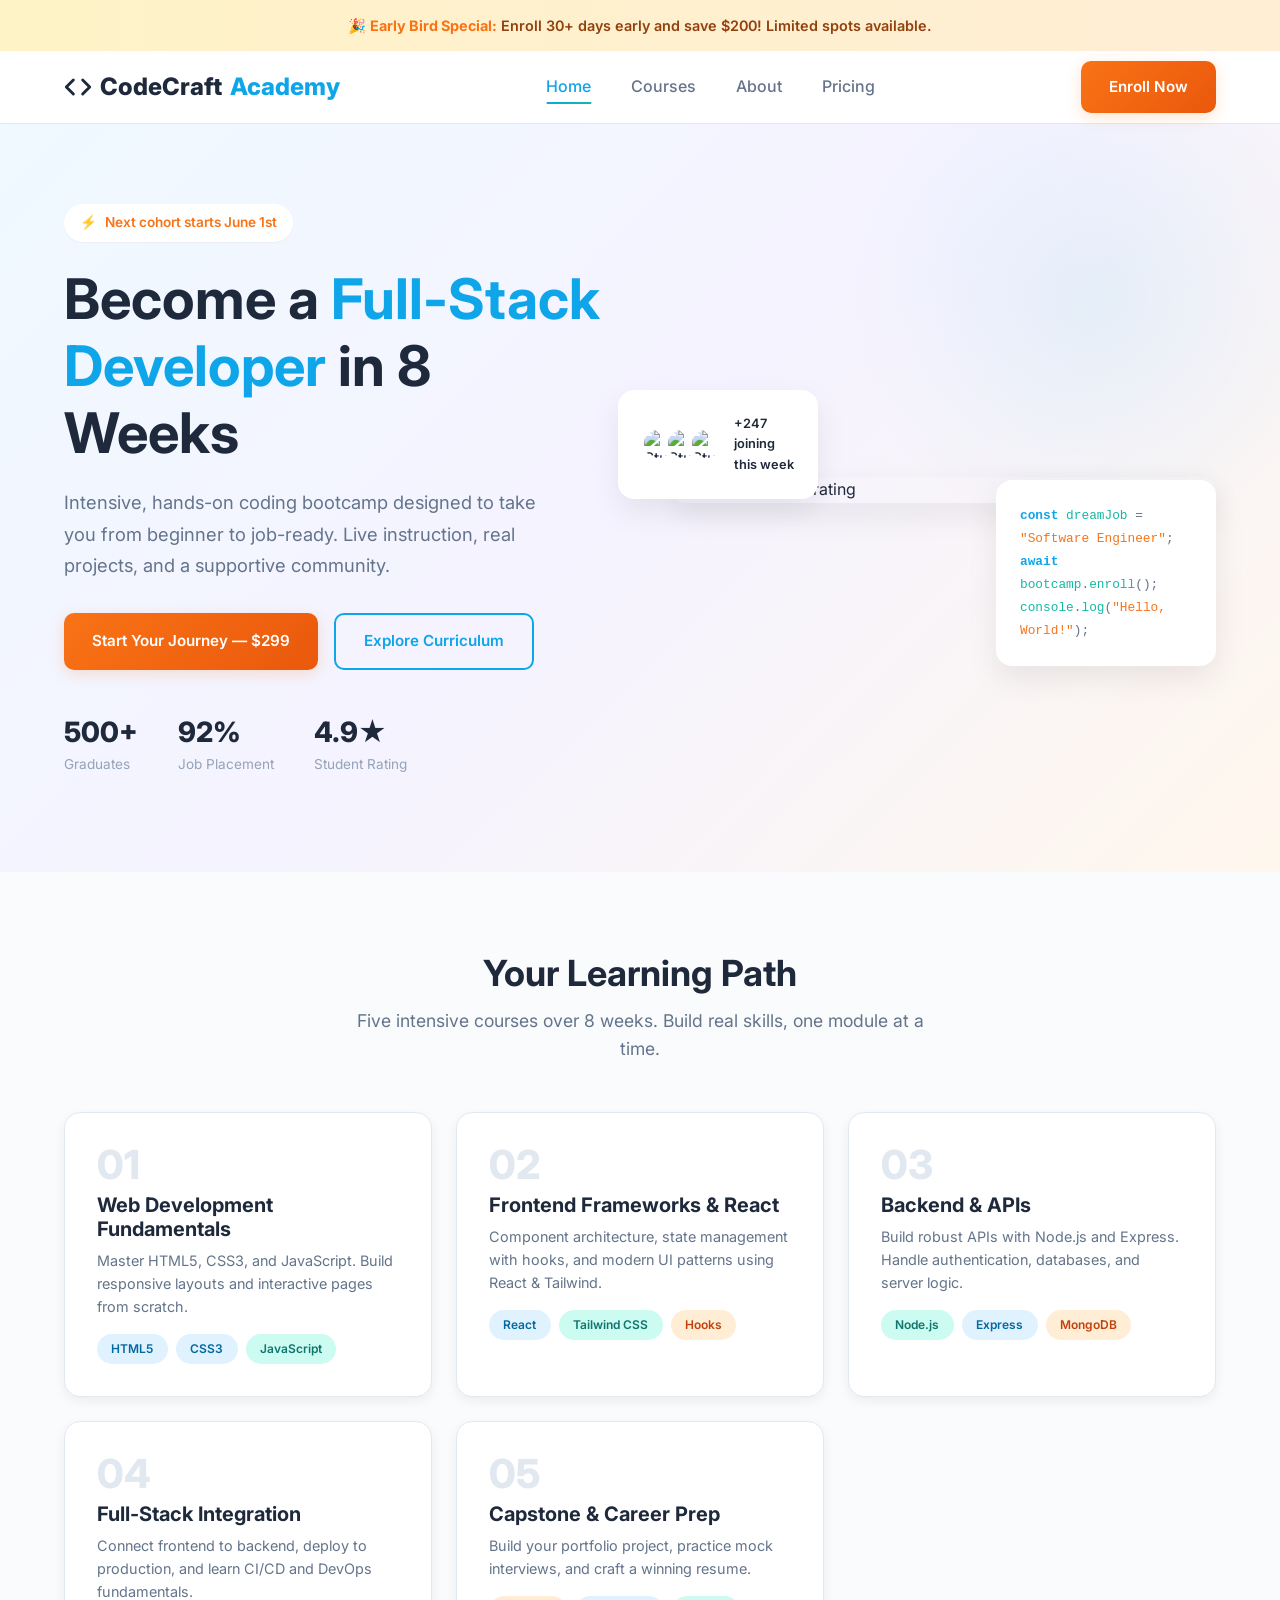
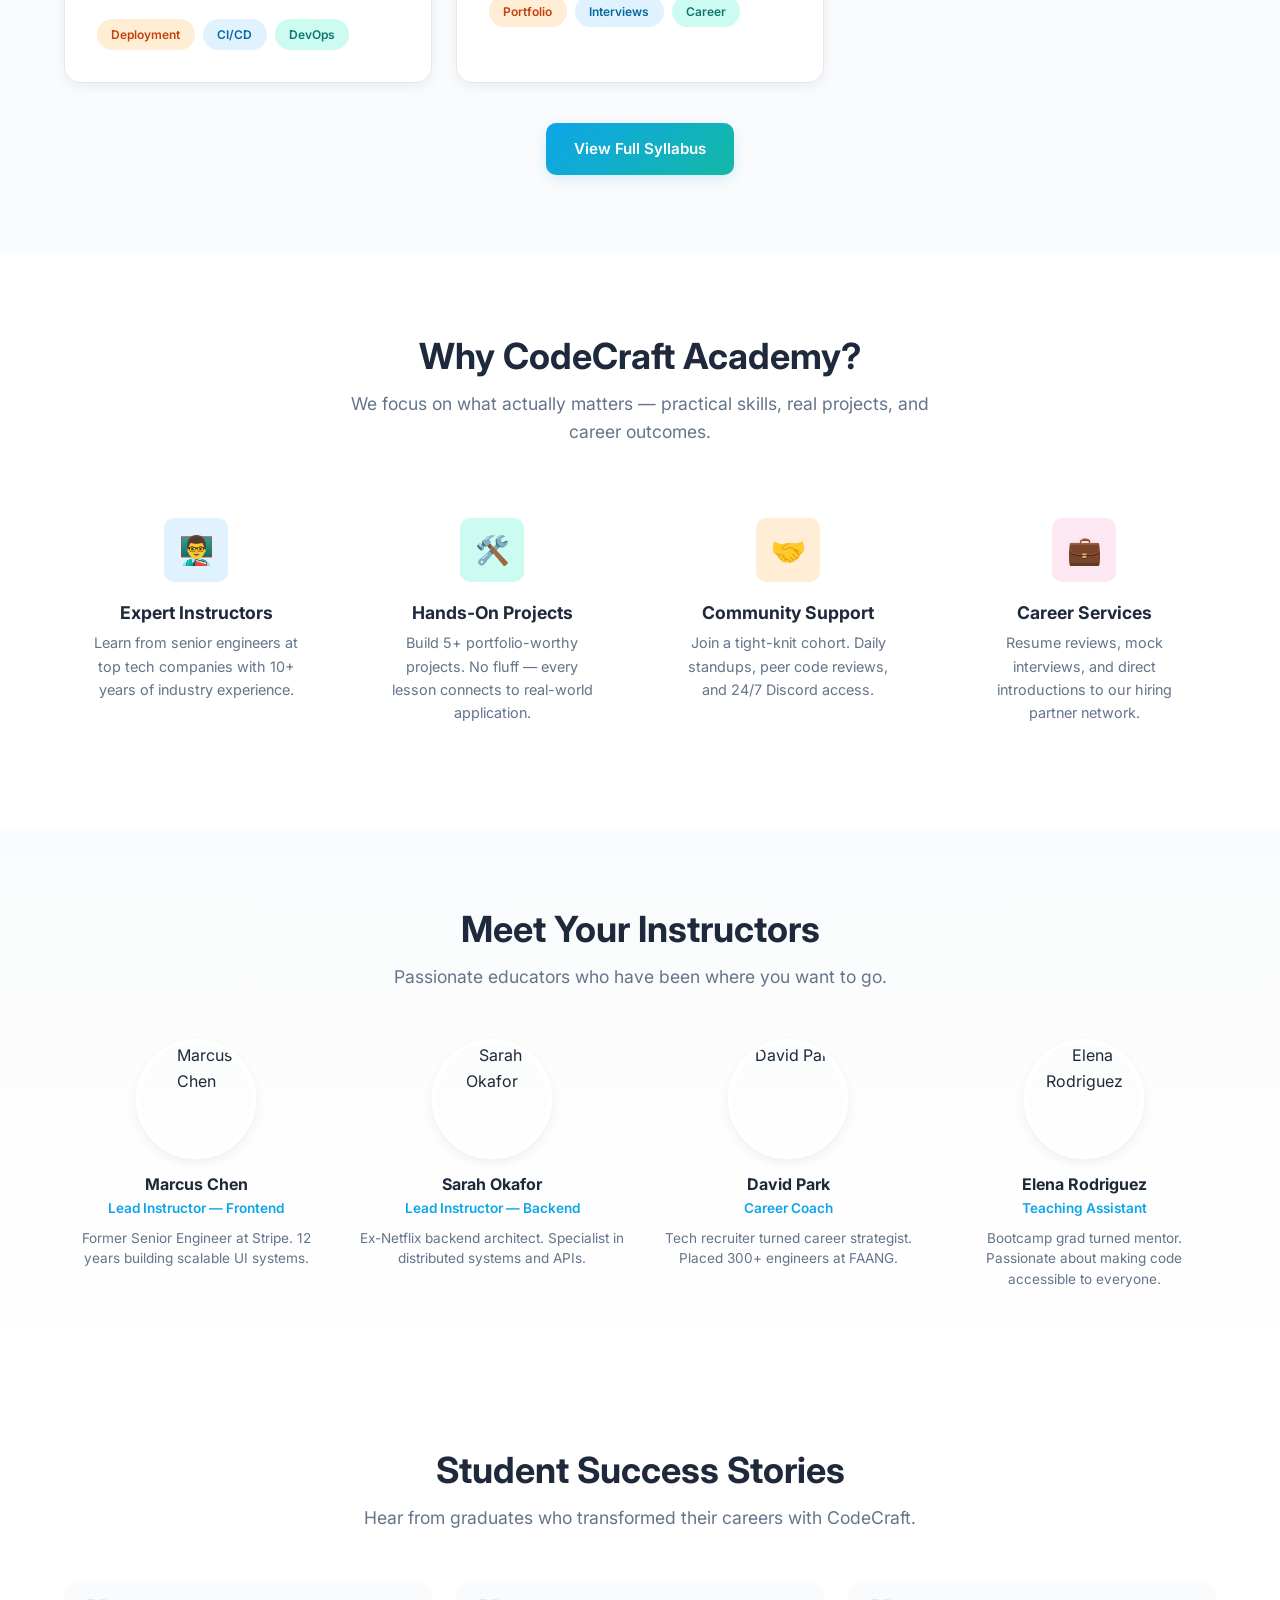
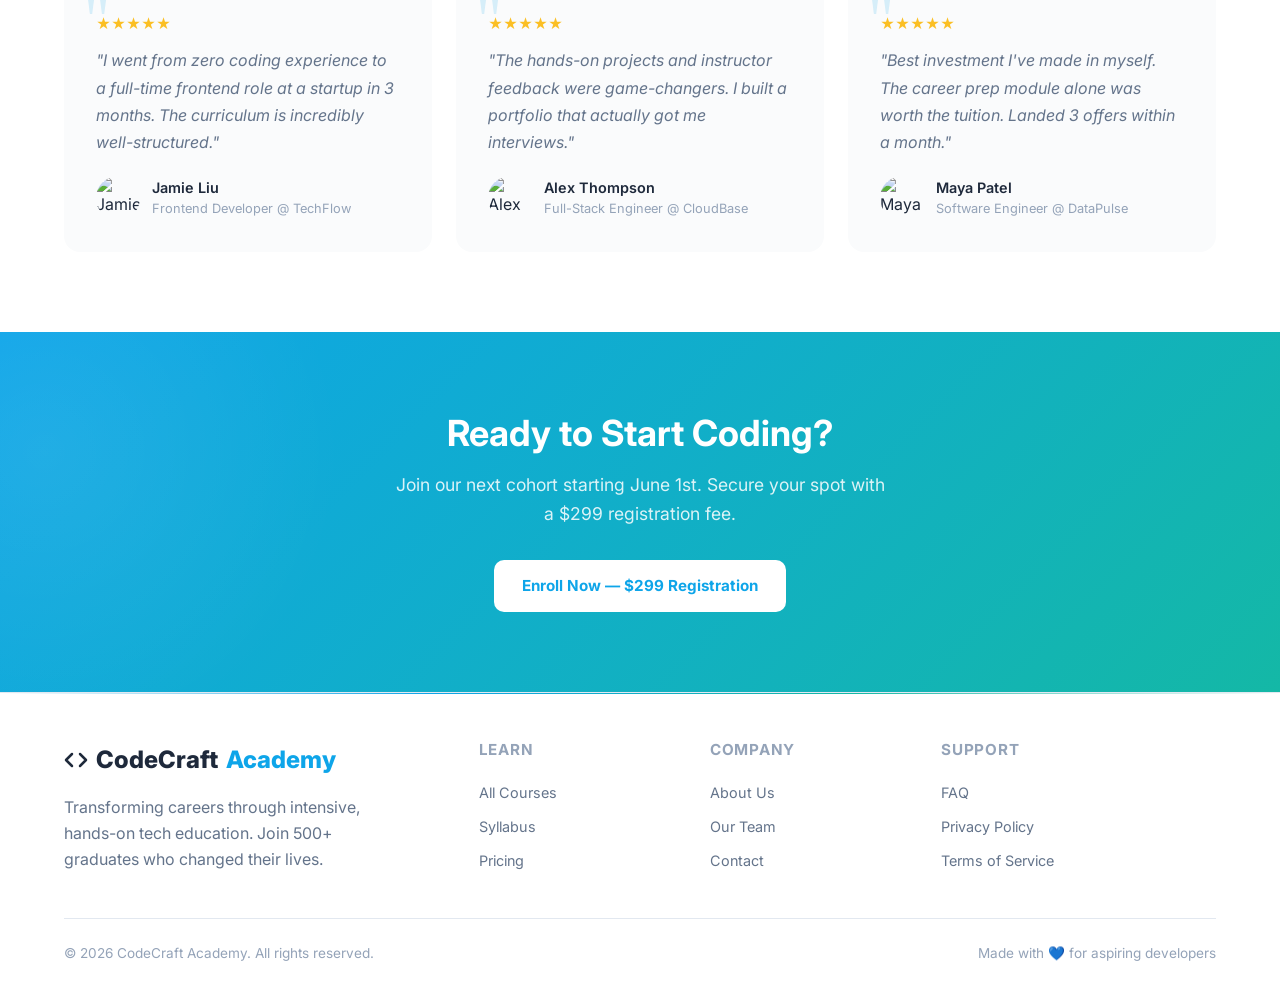
==== index.html @ f85a39a7 "Add files via upload" ====
<!DOCTYPE html>
<html lang="en">
<head>
  <meta charset="UTF-8" />
  <meta name="viewport" content="width=device-width, initial-scale=1.0" />
  <title>CodeCraft Academy — Learn to Code in 8 Weeks</title>
  <link rel="preconnect" href="https://fonts.googleapis.com" />
  <link rel="preconnect" href="https://fonts.gstatic.com" crossorigin />
  <link href="https://fonts.googleapis.com/css2?family=Inter:wght@400;500;600;700;800&display=swap" rel="stylesheet" />
  <link rel="stylesheet" href="styles.css" />
  <style>
    /* ============================================
       HOMEPAGE STYLES
       ============================================ */

    /* ---- Hero ---- */
    .hero {
      padding: 5rem 0 6rem;
      background: linear-gradient(135deg, #f0f9ff 0%, #f5f3ff 50%, #fff7ed 100%);
      position: relative;
      overflow: hidden;
    }

    .hero::before {
      content: '';
      position: absolute;
      top: -10%;
      right: -5%;
      width: 500px;
      height: 500px;
      background: radial-gradient(circle, rgba(14,165,233,0.08) 0%, transparent 70%);
      border-radius: 50%;
    }

    .hero .container {
      display: grid;
      grid-template-columns: 1fr 1fr;
      gap: 4rem;
      align-items: center;
      position: relative;
      z-index: 1;
    }

    .hero-badge {
      display: inline-flex;
      align-items: center;
      gap: 0.5rem;
      background: white;
      padding: 0.5rem 1rem;
      border-radius: 999px;
      font-size: 0.85rem;
      font-weight: 600;
      color: var(--color-accent);
      box-shadow: var(--shadow-sm);
      margin-bottom: 1.5rem;
    }

    .hero h1 {
      margin-bottom: 1.25rem;
      color: var(--color-text);
    }

    .hero h1 .highlight {
      color: var(--color-primary);
      position: relative;
    }

    .hero h1 .highlight::after {
      content: '';
      position: absolute;
      bottom: 2px;
      left: 0;
      right: 0;
      height: 8px;
      background: rgba(14, 165, 233, 0.15);
      border-radius: 4px;
      z-index: -1;
    }

    .hero-subtitle {
      font-size: 1.15rem;
      color: var(--color-text-light);
      margin-bottom: 2rem;
      max-width: 480px;
      line-height: 1.7;
    }

    .hero-cta {
      display: flex;
      gap: 1rem;
      margin-bottom: 2.5rem;
      flex-wrap: wrap;
    }

    .hero-stats {
      display: flex;
      gap: 2.5rem;
    }

    .stat {
      display: flex;
      flex-direction: column;
    }

    .stat-number {
      font-size: 1.75rem;
      font-weight: 800;
      color: var(--color-text);
    }

    .stat-label {
      font-size: 0.85rem;
      color: var(--color-text-muted);
    }

    .hero-visual {
      position: relative;
    }

    .hero-card {
      background: white;
      border-radius: var(--radius-lg);
      padding: 1.5rem;
      box-shadow: var(--shadow-lg);
      position: absolute;
    }

    .hero-card.code {
      top: 10%;
      right: 0;
      width: 220px;
    }

    .hero-card.students {
      bottom: 15%;
      left: -10%;
      width: 200px;
      display: flex;
      align-items: center;
      gap: 0.75rem;
    }

    .hero-card.students .avatars {
      display: flex;
    }

    .hero-card.students .avatars img {
      width: 32px;
      height: 32px;
      border-radius: 50%;
      border: 2px solid white;
      margin-left: -8px;
    }

    .hero-card.students .avatars img:first-child {
      margin-left: 0;
    }

    .code-snippet {
      font-family: 'SF Mono', monospace;
      font-size: 0.8rem;
      color: var(--color-text-light);
      line-height: 1.8;
    }

    .code-snippet .kw { color: var(--color-primary); font-weight: 600; }
    .code-snippet .fn { color: var(--color-secondary); }
    .code-snippet .str { color: var(--color-accent); }

    .hero-main-img {
      width: 100%;
      border-radius: var(--radius-lg);
      box-shadow: var(--shadow-lg);
    }

    /* ---- Early Bird Banner ---- */
    .early-bird {
      background: linear-gradient(90deg, #fef3c7, #ffedd5);
      padding: 0.875rem;
      text-align: center;
      font-weight: 600;
      font-size: 0.9rem;
      color: #92400e;
    }

    .early-bird strong {
      color: var(--color-accent);
    }

    /* ---- Courses Preview ---- */
    .courses-preview {
      background: var(--color-bg);
    }

    .courses-grid {
      display: grid;
      grid-template-columns: repeat(auto-fit, minmax(280px, 1fr));
      gap: 1.5rem;
    }

    .course-card {
      background: var(--color-surface);
      border-radius: var(--radius-lg);
      padding: 2rem;
      box-shadow: var(--shadow-md);
      transition: var(--transition);
      border: 1px solid var(--color-border);
      position: relative;
      overflow: hidden;
    }

    .course-card::before {
      content: '';
      position: absolute;
      top: 0;
      left: 0;
      right: 0;
      height: 4px;
      background: linear-gradient(90deg, var(--color-primary), var(--color-secondary));
      opacity: 0;
      transition: opacity 0.3s;
    }

    .course-card:hover {
      transform: translateY(-6px);
      box-shadow: var(--shadow-lg);
    }

    .course-card:hover::before {
      opacity: 1;
    }

    .course-number {
      font-size: 2.5rem;
      font-weight: 800;
      color: var(--color-border);
      line-height: 1;
      margin-bottom: 0.5rem;
    }

    .course-card h3 {
      margin-bottom: 0.5rem;
      color: var(--color-text);
    }

    .course-card p {
      font-size: 0.9rem;
      margin-bottom: 1rem;
      line-height: 1.6;
    }

    .course-skills {
      display: flex;
      flex-wrap: wrap;
      gap: 0.5rem;
    }

    .course-skills .tag {
      font-size: 0.75rem;
    }

    .courses-cta {
      text-align: center;
      margin-top: 2.5rem;
    }

    /* ---- Why Choose Us ---- */
    .why-us {
      background: white;
    }

    .features-grid {
      display: grid;
      grid-template-columns: repeat(auto-fit, minmax(260px, 1fr));
      gap: 2rem;
    }

    .feature {
      text-align: center;
      padding: 1.5rem;
    }

    .feature-icon {
      width: 64px;
      height: 64px;
      border-radius: var(--radius-md);
      display: flex;
      align-items: center;
      justify-content: center;
      margin: 0 auto 1.25rem;
      font-size: 1.75rem;
    }

    .feature:nth-child(1) .feature-icon { background: #e0f2fe; }
    .feature:nth-child(2) .feature-icon { background: #ccfbf1; }
    .feature:nth-child(3) .feature-icon { background: #ffedd5; }
    .feature:nth-child(4) .feature-icon { background: #fce7f3; }

    .feature h3 {
      margin-bottom: 0.5rem;
      font-size: 1.1rem;
    }

    .feature p {
      font-size: 0.9rem;
      line-height: 1.6;
    }

    /* ---- Instructors ---- */
    .instructors {
      background: linear-gradient(180deg, var(--color-bg) 0%, white 100%);
    }

    .instructor-grid {
      display: grid;
      grid-template-columns: repeat(auto-fit, minmax(220px, 1fr));
      gap: 2rem;
    }

    .instructor-card {
      text-align: center;
    }

    .instructor-avatar {
      width: 120px;
      height: 120px;
      border-radius: 50%;
      margin: 0 auto 1rem;
      object-fit: cover;
      border: 4px solid white;
      box-shadow: var(--shadow-md);
    }

    .instructor-card h4 {
      margin-bottom: 0.25rem;
    }

    .instructor-card .role {
      color: var(--color-primary);
      font-size: 0.85rem;
      font-weight: 600;
      margin-bottom: 0.5rem;
    }

    .instructor-card p {
      font-size: 0.85rem;
      line-height: 1.5;
    }

    /* ---- Testimonials ---- */
    .testimonials {
      background: white;
    }

    .testimonials-grid {
      display: grid;
      grid-template-columns: repeat(auto-fit, minmax(300px, 1fr));
      gap: 1.5rem;
    }

    .testimonial-card {
      background: var(--color-bg);
      border-radius: var(--radius-lg);
      padding: 2rem;
      position: relative;
    }

    .testimonial-card::before {
      content: '"';
      font-size: 4rem;
      color: var(--color-primary);
      opacity: 0.15;
      position: absolute;
      top: 0.5rem;
      left: 1.25rem;
      line-height: 1;
      font-family: Georgia, serif;
    }

    .testimonial-text {
      font-style: italic;
      margin-bottom: 1.25rem;
      line-height: 1.7;
      position: relative;
      z-index: 1;
    }

    .testimonial-author {
      display: flex;
      align-items: center;
      gap: 0.75rem;
    }

    .testimonial-author img {
      width: 44px;
      height: 44px;
      border-radius: 50%;
      object-fit: cover;
    }

    .testimonial-author .name {
      font-weight: 600;
      font-size: 0.9rem;
    }

    .testimonial-author .detail {
      font-size: 0.8rem;
      color: var(--color-text-muted);
    }

    .stars {
      color: #fbbf24;
      font-size: 0.9rem;
      margin-bottom: 0.75rem;
    }

    /* ---- CTA Section ---- */
    .cta-section {
      background: linear-gradient(135deg, var(--color-primary) 0%, var(--color-secondary) 100%);
      color: white;
      text-align: center;
      padding: 5rem 0;
      position: relative;
      overflow: hidden;
    }

    .cta-section::before {
      content: '';
      position: absolute;
      top: -50%;
      left: -20%;
      width: 600px;
      height: 600px;
      background: radial-gradient(circle, rgba(255,255,255,0.08) 0%, transparent 70%);
      border-radius: 50%;
    }

    .cta-section h2 {
      color: white;
      margin-bottom: 1rem;
      position: relative;
      z-index: 1;
    }

    .cta-section p {
      color: rgba(255,255,255,0.85);
      font-size: 1.1rem;
      margin-bottom: 2rem;
      max-width: 500px;
      margin-left: auto;
      margin-right: auto;
      position: relative;
      z-index: 1;
    }

    .cta-section .btn {
      background: white;
      color: var(--color-primary);
      font-weight: 700;
      position: relative;
      z-index: 1;
    }

    .cta-section .btn:hover {
      background: var(--color-bg);
      transform: translateY(-2px);
      box-shadow: 0 8px 24px rgba(0,0,0,0.15);
    }

    /* ---- Mobile Menu ---- */
    .mobile-menu {
      display: none;
      position: fixed;
      top: 72px;
      left: 0;
      right: 0;
      background: white;
      border-bottom: 1px solid var(--color-border);
      padding: 1.5rem;
      box-shadow: var(--shadow-lg);
      z-index: 99;
    }

    .mobile-menu.active {
      display: block;
    }

    .mobile-menu a {
      display: block;
      padding: 0.75rem 0;
      font-weight: 500;
      border-bottom: 1px solid var(--color-border);
    }

    .mobile-menu a:last-child {
      border-bottom: none;
    }

    /* Responsive */
    @media (max-width: 768px) {
      .hero .container {
        grid-template-columns: 1fr;
        text-align: center;
      }

      .hero-subtitle {
        margin-left: auto;
        margin-right: auto;
      }

      .hero-cta {
        justify-content: center;
      }

      .hero-stats {
        justify-content: center;
      }

      .hero-visual {
        display: none;
      }

      .hero {
        padding: 3rem 0 4rem;
      }
    }
  </style>
</head>
<body>

  <!-- Early Bird Banner -->
  <div class="early-bird">
    🎉 <strong>Early Bird Special:</strong> Enroll 30+ days early and save $200! Limited spots available.
  </div>

  <!-- Navigation -->
  <nav class="navbar">
    <div class="container">
      <a href="index.html" class="logo">
        <svg width="28" height="28" viewBox="0 0 24 24" fill="none" stroke="currentColor" stroke-width="2.5" stroke-linecap="round" stroke-linejoin="round">
          <polyline points="16 18 22 12 16 6"></polyline>
          <polyline points="8 6 2 12 8 18"></polyline>
        </svg>
        CodeCraft<span>Academy</span>
      </a>
      <ul class="nav-links">
        <li><a href="index.html" class="active">Home</a></li>
        <li><a href="courses.html">Courses</a></li>
        <li><a href="about.html">About</a></li>
        <li><a href="pricing.html">Pricing</a></li>
      </ul>
      <div class="nav-cta">
        <a href="pricing.html" class="btn btn-primary">Enroll Now</a>
        <button class="mobile-toggle" onclick="toggleMobileMenu()" aria-label="Toggle menu">☰</button>
      </div>
    </div>
  </nav>

  <!-- Mobile Menu -->
  <div class="mobile-menu" id="mobileMenu">
    <a href="index.html">Home</a>
    <a href="courses.html">Courses</a>
    <a href="about.html">About</a>
    <a href="pricing.html">Pricing & Enrollment</a>
  </div>

  <!-- Hero Section -->
  <section class="hero">
    <div class="container">
      <div class="hero-content reveal">
        <div class="hero-badge">
          <span>⚡</span> Next cohort starts June 1st
        </div>
        <h1>Become a <span class="highlight">Full-Stack Developer</span> in 8 Weeks</h1>
        <p class="hero-subtitle">
          Intensive, hands-on coding bootcamp designed to take you from beginner to job-ready. 
          Live instruction, real projects, and a supportive community.
        </p>
        <div class="hero-cta">
          <a href="pricing.html" class="btn btn-primary">Start Your Journey — $299</a>
          <a href="courses.html" class="btn btn-outline">Explore Curriculum</a>
        </div>
        <div class="hero-stats">
          <div class="stat">
            <span class="stat-number">500+</span>
            <span class="stat-label">Graduates</span>
          </div>
          <div class="stat">
            <span class="stat-number">92%</span>
            <span class="stat-label">Job Placement</span>
          </div>
          <div class="stat">
            <span class="stat-number">4.9★</span>
            <span class="stat-label">Student Rating</span>
          </div>
        </div>
      </div>
      <div class="hero-visual reveal">
        <!-- Decorative floating cards -->
        <div class="hero-card code">
          <div class="code-snippet">
            <span class="kw">const</span> <span class="fn">dreamJob</span> = <span class="str">"Software Engineer"</span>;<br>
            <span class="kw">await</span> <span class="fn">bootcamp</span>.<span class="fn">enroll</span>();<br>
            <span class="fn">console</span>.<span class="fn">log</span>(<span class="str">"Hello, World!"</span>);
          </div>
        </div>
        <div class="hero-card students">
          <div class="avatars">
            <img src="https://images.unsplash.com/photo-1494790108377-be9c29b29330?w=64&h=64&fit=crop&crop=face" alt="Student">
            <img src="https://images.unsplash.com/photo-1507003211169-0a1dd7228f2d?w=64&h=64&fit=crop&crop=face" alt="Student">
            <img src="https://images.unsplash.com/photo-1438761681033-6461ffad8d80?w=64&h=64&fit=crop&crop=face" alt="Student">
          </div>
          <span style="font-size:0.8rem; font-weight:600;">+247 joining this week</span>
        </div>
        <!-- Main visual placeholder -->
        <img src="https://images.unsplash.com/photo-1522071820081-009f0129c71c?w=600&h=450&fit=crop" alt="Students collaborating" class="hero-main-img" />
      </div>
    </div>
  </section>

  <!-- Courses Preview -->
  <section class="courses-preview">
    <div class="container">
      <div class="section-header reveal">
        <h2>Your Learning Path</h2>
        <p>Five intensive courses over 8 weeks. Build real skills, one module at a time.</p>
      </div>
      <div class="courses-grid stagger-children">
        <div class="course-card reveal">
          <div class="course-number">01</div>
          <h3>Web Development Fundamentals</h3>
          <p>Master HTML5, CSS3, and JavaScript. Build responsive layouts and interactive pages from scratch.</p>
          <div class="course-skills">
            <span class="tag tag-blue">HTML5</span>
            <span class="tag tag-blue">CSS3</span>
            <span class="tag tag-teal">JavaScript</span>
          </div>
        </div>
        <div class="course-card reveal">
          <div class="course-number">02</div>
          <h3>Frontend Frameworks & React</h3>
          <p>Component architecture, state management with hooks, and modern UI patterns using React & Tailwind.</p>
          <div class="course-skills">
            <span class="tag tag-blue">React</span>
            <span class="tag tag-teal">Tailwind CSS</span>
            <span class="tag tag-coral">Hooks</span>
          </div>
        </div>
        <div class="course-card reveal">
          <div class="course-number">03</div>
          <h3>Backend & APIs</h3>
          <p>Build robust APIs with Node.js and Express. Handle authentication, databases, and server logic.</p>
          <div class="course-skills">
            <span class="tag tag-teal">Node.js</span>
            <span class="tag tag-blue">Express</span>
            <span class="tag tag-coral">MongoDB</span>
          </div>
        </div>
        <div class="course-card reveal">
          <div class="course-number">04</div>
          <h3>Full-Stack Integration</h3>
          <p>Connect frontend to backend, deploy to production, and learn CI/CD and DevOps fundamentals.</p>
          <div class="course-skills">
            <span class="tag tag-coral">Deployment</span>
            <span class="tag tag-blue">CI/CD</span>
            <span class="tag tag-teal">DevOps</span>
          </div>
        </div>
        <div class="course-card reveal">
          <div class="course-number">05</div>
          <h3>Capstone & Career Prep</h3>
          <p>Build your portfolio project, practice mock interviews, and craft a winning resume.</p>
          <div class="course-skills">
            <span class="tag tag-coral">Portfolio</span>
            <span class="tag tag-blue">Interviews</span>
            <span class="tag tag-teal">Career</span>
          </div>
        </div>
      </div>
      <div class="courses-cta reveal">
        <a href="courses.html" class="btn btn-secondary">View Full Syllabus</a>
      </div>
    </div>
  </section>

  <!-- Why Choose Us -->
  <section class="why-us">
    <div class="container">
      <div class="section-header reveal">
        <h2>Why CodeCraft Academy?</h2>
        <p>We focus on what actually matters — practical skills, real projects, and career outcomes.</p>
      </div>
      <div class="features-grid stagger-children">
        <div class="feature reveal">
          <div class="feature-icon">👨‍🏫</div>
          <h3>Expert Instructors</h3>
          <p>Learn from senior engineers at top tech companies with 10+ years of industry experience.</p>
        </div>
        <div class="feature reveal">
          <div class="feature-icon">🛠️</div>
          <h3>Hands-On Projects</h3>
          <p>Build 5+ portfolio-worthy projects. No fluff — every lesson connects to real-world application.</p>
        </div>
        <div class="feature reveal">
          <div class="feature-icon">🤝</div>
          <h3>Community Support</h3>
          <p>Join a tight-knit cohort. Daily standups, peer code reviews, and 24/7 Discord access.</p>
        </div>
        <div class="feature reveal">
          <div class="feature-icon">💼</div>
          <h3>Career Services</h3>
          <p>Resume reviews, mock interviews, and direct introductions to our hiring partner network.</p>
        </div>
      </div>
    </div>
  </section>

  <!-- Instructors -->
  <section class="instructors">
    <div class="container">
      <div class="section-header reveal">
        <h2>Meet Your Instructors</h2>
        <p>Passionate educators who have been where you want to go.</p>
      </div>
      <div class="instructor-grid stagger-children">
        <div class="instructor-card reveal">
          <img src="https://images.unsplash.com/photo-1472099645785-5658abf4ff4e?w=200&h=200&fit=crop&crop=face" alt="Marcus Chen" class="instructor-avatar" />
          <h4>Marcus Chen</h4>
          <div class="role">Lead Instructor — Frontend</div>
          <p>Former Senior Engineer at Stripe. 12 years building scalable UI systems.</p>
        </div>
        <div class="instructor-card reveal">
          <img src="https://images.unsplash.com/photo-1580489944761-15a19d654956?w=200&h=200&fit=crop&crop=face" alt="Sarah Okafor" class="instructor-avatar" />
          <h4>Sarah Okafor</h4>
          <div class="role">Lead Instructor — Backend</div>
          <p>Ex-Netflix backend architect. Specialist in distributed systems and APIs.</p>
        </div>
        <div class="instructor-card reveal">
          <img src="https://images.unsplash.com/photo-1500648767791-00dcc994a43e?w=200&h=200&fit=crop&crop=face" alt="David Park" class="instructor-avatar" />
          <h4>David Park</h4>
          <div class="role">Career Coach</div>
          <p>Tech recruiter turned career strategist. Placed 300+ engineers at FAANG.</p>
        </div>
        <div class="instructor-card reveal">
          <img src="https://images.unsplash.com/photo-1534528741775-53994a69daeb?w=200&h=200&fit=crop&crop=face" alt="Elena Rodriguez" class="instructor-avatar" />
          <h4>Elena Rodriguez</h4>
          <div class="role">Teaching Assistant</div>
          <p>Bootcamp grad turned mentor. Passionate about making code accessible to everyone.</p>
        </div>
      </div>
    </div>
  </section>

  <!-- Testimonials -->
  <section class="testimonials">
    <div class="container">
      <div class="section-header reveal">
        <h2>Student Success Stories</h2>
        <p>Hear from graduates who transformed their careers with CodeCraft.</p>
      </div>
      <div class="testimonials-grid stagger-children">
        <div class="testimonial-card reveal">
          <div class="stars">★★★★★</div>
          <p class="testimonial-text">"I went from zero coding experience to a full-time frontend role at a startup in 3 months. The curriculum is incredibly well-structured."</p>
          <div class="testimonial-author">
            <img src="https://images.unsplash.com/photo-1531746020798-e6953c6e8e04?w=88&h=88&fit=crop&crop=face" alt="Jamie" />
            <div>
              <div class="name">Jamie Liu</div>
              <div class="detail">Frontend Developer @ TechFlow</div>
            </div>
          </div>
        </div>
        <div class="testimonial-card reveal">
          <div class="stars">★★★★★</div>
          <p class="testimonial-text">"The hands-on projects and instructor feedback were game-changers. I built a portfolio that actually got me interviews."</p>
          <div class="testimonial-author">
            <img src="https://images.unsplash.com/photo-1506794778202-cad84cf45f1d?w=88&h=88&fit=crop&crop=face" alt="Alex" />
            <div>
              <div class="name">Alex Thompson</div>
              <div class="detail">Full-Stack Engineer @ CloudBase</div>
            </div>
          </div>
        </div>
        <div class="testimonial-card reveal">
          <div class="stars">★★★★★</div>
          <p class="testimonial-text">"Best investment I've made in myself. The career prep module alone was worth the tuition. Landed 3 offers within a month."</p>
          <div class="testimonial-author">
            <img src="https://images.unsplash.com/photo-1544005313-94ddf0286df2?w=88&h=88&fit=crop&crop=face" alt="Maya" />
            <div>
              <div class="name">Maya Patel</div>
              <div class="detail">Software Engineer @ DataPulse</div>
            </div>
          </div>
        </div>
      </div>
    </div>
  </section>

  <!-- CTA Section -->
  <section class="cta-section">
    <div class="container reveal">
      <h2>Ready to Start Coding?</h2>
      <p>Join our next cohort starting June 1st. Secure your spot with a $299 registration fee.</p>
      <a href="pricing.html" class="btn btn-lg">Enroll Now — $299 Registration</a>
    </div>
  </section>

  <!-- Footer -->
  <footer class="footer">
    <div class="container">
      <div class="footer-grid">
        <div class="footer-brand">
          <a href="index.html" class="logo">
            <svg width="24" height="24" viewBox="0 0 24 24" fill="none" stroke="currentColor" stroke-width="2.5" stroke-linecap="round" stroke-linejoin="round">
              <polyline points="16 18 22 12 16 6"></polyline>
              <polyline points="8 6 2 12 8 18"></polyline>
            </svg>
            CodeCraft<span>Academy</span>
          </a>
          <p>Transforming careers through intensive, hands-on tech education. Join 500+ graduates who changed their lives.</p>
        </div>
        <div class="footer-links">
          <h4>Learn</h4>
          <a href="courses.html">All Courses</a>
          <a href="courses.html#syllabus">Syllabus</a>
          <a href="pricing.html">Pricing</a>
        </div>
        <div class="footer-links">
          <h4>Company</h4>
          <a href="about.html">About Us</a>
          <a href="about.html#team">Our Team</a>
          <a href="about.html#contact">Contact</a>
        </div>
        <div class="footer-links">
          <h4>Support</h4>
          <a href="#">FAQ</a>
          <a href="#">Privacy Policy</a>
          <a href="#">Terms of Service</a>
        </div>
      </div>
      <div class="footer-bottom">
        <span>© 2026 CodeCraft Academy. All rights reserved.</span>
        <span>Made with 💙 for aspiring developers</span>
      </div>
    </div>
  </footer>

  <!-- JavaScript -->
  <script>
    // Mobile menu toggle
    function toggleMobileMenu() {
      const menu = document.getElementById('mobileMenu');
      menu.classList.toggle('active');
    }

    // Close mobile menu when clicking outside
    document.addEventListener('click', function(e) {
      const menu = document.getElementById('mobileMenu');
      const toggle = document.querySelector('.mobile-toggle');
      if (!menu.contains(e.target) && !toggle.contains(e.target)) {
        menu.classList.remove('active');
      }
    });

    // Intersection Observer for scroll animations
    const observerOptions = {
      root: null,
      rootMargin: '0px',
      threshold: 0.1
    };

    const observer = new IntersectionObserver((entries) => {
      entries.forEach(entry => {
        if (entry.isIntersecting) {
          entry.target.classList.add('visible');
          observer.unobserve(entry.target);
        }
      });
    }, observerOptions);

    document.querySelectorAll('.reveal').forEach(el => {
      observer.observe(el);
    });

    // Sticky nav shadow on scroll
    const navbar = document.querySelector('.navbar');
    window.addEventListener('scroll', () => {
      if (window.scrollY > 10) {
        navbar.style.boxShadow = '0 2px 12px rgba(0,0,0,0.06)';
      } else {
        navbar.style.boxShadow = 'none';
      }
    });
  </script>

</body>
</html>
---- styles.css ----
/* ============================================
   CODECRAFT ACADEMY — GLOBAL STYLES
   WITH DARK MODE & CREATIVE ANIMATIONS
   ============================================ */

/* CSS Variables — Light Mode (Default) */
:root {
    --color-bg: #fafbfc;
    --color-surface: #ffffff;
    --color-primary: #0ea5e9;
    --color-primary-dark: #0284c7;
    --color-secondary: #14b8a6;
    --color-accent: #f97316;
    --color-accent-hover: #ea580c;
    --color-text: #1e293b;
    --color-text-light: #64748b;
    --color-text-muted: #94a3b8;
    --color-border: #e2e8f0;
    --color-success: #22c55e;
    --color-error: #ef4444;
    --color-glow-primary: rgba(14, 165, 233, 0.15);
    --color-glow-accent: rgba(249, 115, 22, 0.2);
  
    --font-main: 'Inter', -apple-system, BlinkMacSystemFont, 'Segoe UI', Roboto, sans-serif;
    --radius-sm: 6px;
    --radius-md: 10px;
    --radius-lg: 16px;
    --shadow-sm: 0 1px 2px rgba(0,0,0,0.04);
    --shadow-md: 0 4px 12px rgba(0,0,0,0.06);
    --shadow-lg: 0 12px 32px rgba(0,0,0,0.08);
    --transition: all 0.25s cubic-bezier(0.4, 0, 0.2, 1);
  }
  
  /* Dark Mode Variables */
  [data-theme="dark"] {
    --color-bg: #0f172a;
    --color-surface: #1e293b;
    --color-primary: #38bdf8;
    --color-primary-dark: #0ea5e9;
    --color-secondary: #2dd4bf;
    --color-accent: #fb923c;
    --color-accent-hover: #f97316;
    --color-text: #f1f5f9;
    --color-text-light: #94a3b8;
    --color-text-muted: #64748b;
    --color-border: #334155;
    --color-success: #4ade80;
    --color-error: #f87171;
    --color-glow-primary: rgba(56, 189, 248, 0.2);
    --color-glow-accent: rgba(251, 146, 60, 0.25);
  
    --shadow-sm: 0 1px 2px rgba(0,0,0,0.3);
    --shadow-md: 0 4px 12px rgba(0,0,0,0.4);
    --shadow-lg: 0 12px 32px rgba(0,0,0,0.5);
  }
  
  /* Smooth theme transition */
  *, *::before, *::after {
    margin: 0;
    padding: 0;
    box-sizing: border-box;
    transition: background-color 0.4s ease, 
                color 0.3s ease, 
                border-color 0.3s ease,
                box-shadow 0.3s ease;
  }
  
  html {
    scroll-behavior: smooth;
  }
  
  body {
    font-family: var(--font-main);
    color: var(--color-text);
    background: var(--color-bg);
    line-height: 1.6;
    -webkit-font-smoothing: antialiased;
    overflow-x: hidden;
  }
  
  img {
    max-width: 100%;
    display: block;
  }
  
  a {
    text-decoration: none;
    color: inherit;
    transition: var(--transition);
  }
  
  ul {
    list-style: none;
  }
  
  /* Typography */
  h1, h2, h3, h4 {
    line-height: 1.2;
    font-weight: 700;
  }
  
  h1 { font-size: clamp(2rem, 5vw, 3.5rem); }
  h2 { font-size: clamp(1.5rem, 3vw, 2.25rem); }
  h3 { font-size: 1.25rem; }
  p  { color: var(--color-text-light); }
  
  /* Container */
  .container {
    max-width: 1200px;
    margin: 0 auto;
    padding: 0 1.5rem;
  }
  
  /* Buttons */
  .btn {
    display: inline-flex;
    align-items: center;
    justify-content: center;
    gap: 0.5rem;
    padding: 0.875rem 1.75rem;
    border-radius: var(--radius-md);
    font-weight: 600;
    font-size: 0.95rem;
    cursor: pointer;
    border: none;
    transition: var(--transition);
    position: relative;
    overflow: hidden;
  }
  
  .btn::before {
    content: '';
    position: absolute;
    top: 0;
    left: -100%;
    width: 100%;
    height: 100%;
    background: linear-gradient(90deg, transparent, rgba(255,255,255,0.2), transparent);
    transition: left 0.5s ease;
  }
  
  .btn:hover::before {
    left: 100%;
  }
  
  .btn-primary {
    background: linear-gradient(135deg, var(--color-accent), var(--color-accent-hover));
    color: white;
    box-shadow: 0 4px 15px var(--color-glow-accent);
  }
  
  .btn-primary:hover {
    transform: translateY(-3px) scale(1.02);
    box-shadow: 0 8px 25px var(--color-glow-accent);
  }
  
  .btn-secondary {
    background: linear-gradient(135deg, var(--color-primary), var(--color-secondary));
    color: white;
    box-shadow: 0 4px 15px var(--color-glow-primary);
  }
  
  .btn-secondary:hover {
    transform: translateY(-3px) scale(1.02);
    box-shadow: 0 8px 25px var(--color-glow-primary);
  }
  
  .btn-outline {
    background: transparent;
    color: var(--color-primary);
    border: 2px solid var(--color-primary);
    position: relative;
  }
  
  .btn-outline::after {
    content: '';
    position: absolute;
    inset: 0;
    border-radius: var(--radius-md);
    background: linear-gradient(135deg, var(--color-primary), var(--color-secondary));
    opacity: 0;
    transition: opacity 0.3s ease;
    z-index: -1;
  }
  
  .btn-outline:hover {
    color: white;
    border-color: transparent;
  }
  
  .btn-outline:hover::after {
    opacity: 1;
  }
  
  /* Section spacing */
  section {
    padding: 5rem 0;
  }
  
  .section-header {
    text-align: center;
    max-width: 600px;
    margin: 0 auto 3rem;
  }
  
  .section-header h2 {
    margin-bottom: 0.75rem;
  }
  
  .section-header p {
    font-size: 1.1rem;
  }
  
  /* Cards */
  .card {
    background: var(--color-surface);
    border-radius: var(--radius-lg);
    padding: 2rem;
    box-shadow: var(--shadow-md);
    transition: var(--transition);
  }
  
  .card:hover {
    transform: translateY(-6px) rotateX(2deg);
    box-shadow: var(--shadow-lg), 0 0 30px var(--color-glow-primary);
  }
  
  /* Tags / Pills */
  .tag {
    display: inline-block;
    padding: 0.35rem 0.9rem;
    border-radius: 999px;
    font-size: 0.8rem;
    font-weight: 600;
    transition: var(--transition);
  }
  
  .tag-blue { background: #e0f2fe; color: #0369a1; }
  .tag-teal { background: #ccfbf1; color: #0f766e; }
  .tag-coral { background: #ffedd5; color: #c2410c; }
  
  [data-theme="dark"] .tag-blue { background: rgba(14, 165, 233, 0.15); color: #7dd3fc; }
  [data-theme="dark"] .tag-teal { background: rgba(20, 184, 166, 0.15); color: #5eead4; }
  [data-theme="dark"] .tag-coral { background: rgba(249, 115, 22, 0.15); color: #fdba74; }
  
  /* ============================================
     DARK MODE TOGGLE
     ============================================ */
  .theme-toggle {
    position: relative;
    width: 52px;
    height: 28px;
    background: var(--color-border);
    border-radius: 999px;
    cursor: pointer;
    border: none;
    padding: 0;
    overflow: hidden;
    transition: background 0.3s ease;
  }
  
  .theme-toggle:hover {
    background: var(--color-text-muted);
  }
  
  .theme-toggle-slider {
    position: absolute;
    top: 3px;
    left: 3px;
    width: 22px;
    height: 22px;
    border-radius: 50%;
    background: var(--color-surface);
    box-shadow: 0 2px 6px rgba(0,0,0,0.2);
    transition: transform 0.4s cubic-bezier(0.68, -0.55, 0.27, 1.55);
    display: flex;
    align-items: center;
    justify-content: center;
    font-size: 12px;
  }
  
  [data-theme="dark"] .theme-toggle-slider {
    transform: translateX(24px);
  }
  
  .theme-toggle .sun { display: block; }
  .theme-toggle .moon { display: none; }
  
  [data-theme="dark"] .theme-toggle .sun { display: none; }
  [data-theme="dark"] .theme-toggle .moon { display: block; }
  
  /* ============================================
     NAVIGATION
     ============================================ */
  .navbar {
    position: sticky;
    top: 0;
    z-index: 100;
    background: rgba(255, 255, 255, 0.85);
    backdrop-filter: blur(16px);
    border-bottom: 1px solid var(--color-border);
  }
  
  [data-theme="dark"] .navbar {
    background: rgba(15, 23, 42, 0.85);
  }
  
  .navbar .container {
    display: flex;
    align-items: center;
    justify-content: space-between;
    height: 72px;
  }
  
  .logo {
    font-size: 1.5rem;
    font-weight: 800;
    color: var(--color-text);
    display: flex;
    align-items: center;
    gap: 0.5rem;
    transition: transform 0.3s ease;
  }
  
  .logo:hover {
    transform: scale(1.05);
  }
  
  .logo span {
    color: var(--color-primary);
  }
  
  .nav-links {
    display: flex;
    gap: 2.5rem;
  }
  
  .nav-links a {
    font-weight: 500;
    color: var(--color-text-light);
    position: relative;
    padding: 0.5rem 0;
  }
  
  .nav-links a::after {
    content: '';
    position: absolute;
    bottom: 0;
    left: 50%;
    width: 0;
    height: 2px;
    background: linear-gradient(90deg, var(--color-primary), var(--color-secondary));
    transition: all 0.3s ease;
    transform: translateX(-50%);
    border-radius: 2px;
  }
  
  .nav-links a:hover::after,
  .nav-links a.active::after {
    width: 100%;
  }
  
  .nav-links a:hover,
  .nav-links a.active {
    color: var(--color-primary);
  }
  
  .nav-cta {
    display: flex;
    align-items: center;
    gap: 1rem;
  }
  
  .mobile-toggle {
    display: none;
    background: none;
    border: none;
    font-size: 1.5rem;
    cursor: pointer;
    color: var(--color-text);
  }
  
  /* ============================================
     FOOTER
     ============================================ */
  .footer {
    background: var(--color-surface);
    border-top: 1px solid var(--color-border);
    padding: 3rem 0 1.5rem;
    position: relative;
    overflow: hidden;
  }
  
  .footer::before {
    content: '';
    position: absolute;
    top: 0;
    left: 0;
    right: 0;
    height: 1px;
    background: linear-gradient(90deg, transparent, var(--color-primary), var(--color-secondary), transparent);
  }
  
  .footer-grid {
    display: grid;
    grid-template-columns: 2fr 1fr 1fr 1.5fr;
    gap: 3rem;
    margin-bottom: 2.5rem;
  }
  
  .footer-brand p {
    margin-top: 1rem;
    max-width: 300px;
  }
  
  .footer-links h4 {
    margin-bottom: 1rem;
    font-size: 0.95rem;
    text-transform: uppercase;
    letter-spacing: 0.05em;
    color: var(--color-text-muted);
  }
  
  .footer-links a {
    display: block;
    padding: 0.35rem 0;
    color: var(--color-text-light);
    font-size: 0.9rem;
    position: relative;
    padding-left: 0;
    transition: padding-left 0.3s ease, color 0.3s ease;
  }
  
  .footer-links a::before {
    content: '→';
    position: absolute;
    left: -20px;
    opacity: 0;
    transition: all 0.3s ease;
    color: var(--color-primary);
  }
  
  .footer-links a:hover {
    color: var(--color-primary);
    padding-left: 20px;
  }
  
  .footer-links a:hover::before {
    left: 0;
    opacity: 1;
  }
  
  .footer-bottom {
    border-top: 1px solid var(--color-border);
    padding-top: 1.5rem;
    display: flex;
    justify-content: space-between;
    align-items: center;
    font-size: 0.85rem;
    color: var(--color-text-muted);
  }
  
  /* ============================================
     ANIMATIONS
     ============================================ */
  
  /* Float animation */
  @keyframes float {
    0%, 100% { transform: translateY(0px); }
    50% { transform: translateY(-20px); }
  }
  
  /* Pulse glow */
  @keyframes pulseGlow {
    0%, 100% { box-shadow: 0 0 20px var(--color-glow-primary); }
    50% { box-shadow: 0 0 40px var(--color-glow-primary), 0 0 60px var(--color-glow-accent); }
  }
  
  /* Gradient shift */
  @keyframes gradientShift {
    0% { background-position: 0% 50%; }
    50% { background-position: 100% 50%; }
    100% { background-position: 0% 50%; }
  }
  
  /* Typewriter cursor */
  @keyframes blink {
    0%, 100% { opacity: 1; }
    50% { opacity: 0; }
  }
  
  /* Rotate slow */
  @keyframes rotateSlow {
    from { transform: rotate(0deg); }
    to { transform: rotate(360deg); }
  }
  
  /* Bounce in */
  @keyframes bounceIn {
    0% { transform: scale(0.3); opacity: 0; }
    50% { transform: scale(1.05); }
    70% { transform: scale(0.9); }
    100% { transform: scale(1); opacity: 1; }
  }
  
  /* Slide up with tilt */
  @keyframes slideUpTilt {
    from { 
      transform: translateY(60px) rotateX(10deg); 
      opacity: 0; 
    }
    to { 
      transform: translateY(0) rotateX(0); 
      opacity: 1; 
    }
  }
  
  /* Morphing blob */
  @keyframes morphBlob {
    0%, 100% { border-radius: 60% 40% 30% 70% / 60% 30% 70% 40%; }
    25% { border-radius: 30% 60% 70% 40% / 50% 60% 30% 60%; }
    50% { border-radius: 50% 60% 30% 60% / 30% 40% 70% 50%; }
    75% { border-radius: 60% 40% 60% 30% / 70% 30% 50% 60%; }
  }
  
  /* Wave */
  @keyframes wave {
    0% { transform: translateX(0) translateZ(0) scaleY(1); }
    50% { transform: translateX(-25%) translateZ(0) scaleY(0.55); }
    100% { transform: translateX(-50%) translateZ(0) scaleY(1); }
  }
  
  /* Reveal animations */
  .reveal {
    opacity: 0;
    transform: translateY(40px) rotateX(5deg);
    transition: opacity 0.8s cubic-bezier(0.16, 1, 0.3, 1), 
                transform 0.8s cubic-bezier(0.16, 1, 0.3, 1);
  }
  
  .reveal.visible {
    opacity: 1;
    transform: translateY(0) rotateX(0);
  }
  
  /* Stagger children */
  .stagger-children > *:nth-child(1) { transition-delay: 0.08s; }
  .stagger-children > *:nth-child(2) { transition-delay: 0.16s; }
  .stagger-children > *:nth-child(3) { transition-delay: 0.24s; }
  .stagger-children > *:nth-child(4) { transition-delay: 0.32s; }
  .stagger-children > *:nth-child(5) { transition-delay: 0.40s; }
  .stagger-children > *:nth-child(6) { transition-delay: 0.48s; }
  
  /* Hover lift with glow */
  .hover-lift {
    transition: transform 0.4s cubic-bezier(0.34, 1.56, 0.64, 1),
                box-shadow 0.4s ease;
  }
  
  .hover-lift:hover {
    transform: translateY(-8px) scale(1.02);
    box-shadow: 0 20px 40px rgba(0,0,0,0.15), 0 0 30px var(--color-glow-primary);
  }
  
  [data-theme="dark"] .hover-lift:hover {
    box-shadow: 0 20px 40px rgba(0,0,0,0.4), 0 0 30px var(--color-glow-primary);
  }
  
  /* Magnetic button effect base */
  .magnetic {
    transition: transform 0.2s ease;
  }
  
  /* Gradient text */
  .gradient-text {
    background: linear-gradient(135deg, var(--color-primary), var(--color-secondary), var(--color-accent));
    background-size: 200% 200%;
    -webkit-background-clip: text;
    -webkit-text-fill-color: transparent;
    background-clip: text;
    animation: gradientShift 4s ease infinite;
  }
  
  /* ============================================
     BACKGROUND EFFECTS
     ============================================ */
  .animated-bg {
    position: fixed;
    top: 0;
    left: 0;
    width: 100%;
    height: 100%;
    pointer-events: none;
    z-index: -1;
    overflow: hidden;
  }
  
  .animated-bg .blob {
    position: absolute;
    width: 500px;
    height: 500px;
    background: linear-gradient(135deg, var(--color-primary), var(--color-secondary));
    opacity: 0.05;
    filter: blur(80px);
    animation: morphBlob 15s ease-in-out infinite, float 8s ease-in-out infinite;
  }
  
  .animated-bg .blob:nth-child(1) {
    top: -10%;
    left: -10%;
    animation-delay: 0s;
  }
  
  .animated-bg .blob:nth-child(2) {
    top: 40%;
    right: -15%;
    width: 400px;
    height: 400px;
    background: linear-gradient(135deg, var(--color-accent), var(--color-primary));
    animation-delay: -5s;
    opacity: 0.04;
  }
  
  .animated-bg .blob:nth-child(3) {
    bottom: -10%;
    left: 30%;
    width: 350px;
    height: 350px;
    background: linear-gradient(135deg, var(--color-secondary), var(--color-accent));
    animation-delay: -10s;
    opacity: 0.03;
  }
  
  /* Grid pattern overlay */
  .grid-pattern {
    position: fixed;
    top: 0;
    left: 0;
    width: 100%;
    height: 100%;
    pointer-events: none;
    z-index: -1;
    opacity: 0.03;
    background-image: 
      linear-gradient(var(--color-primary) 1px, transparent 1px),
      linear-gradient(90deg, var(--color-primary) 1px, transparent 1px);
    background-size: 60px 60px;
  }
  
  [data-theme="dark"] .grid-pattern {
    opacity: 0.05;
  }
  
  /* ============================================
     RESPONSIVE
     ============================================ */
  @media (max-width: 768px) {
    .nav-links, .nav-cta .btn-outline {
      display: none;
    }
  
    .mobile-toggle {
      display: block;
    }
  
    .footer-grid {
      grid-template-columns: 1fr 1fr;
      gap: 2rem;
    }
  
    section {
      padding: 3rem 0;
    }
  
    .animated-bg .blob {
      width: 300px;
      height: 300px;
    }
  }
  
  @media (max-width: 480px) {
    .footer-grid {
      grid-template-columns: 1fr;
    }
  
    .footer-bottom {
      flex-direction: column;
      gap: 0.5rem;
      text-align: center;
    }
  }
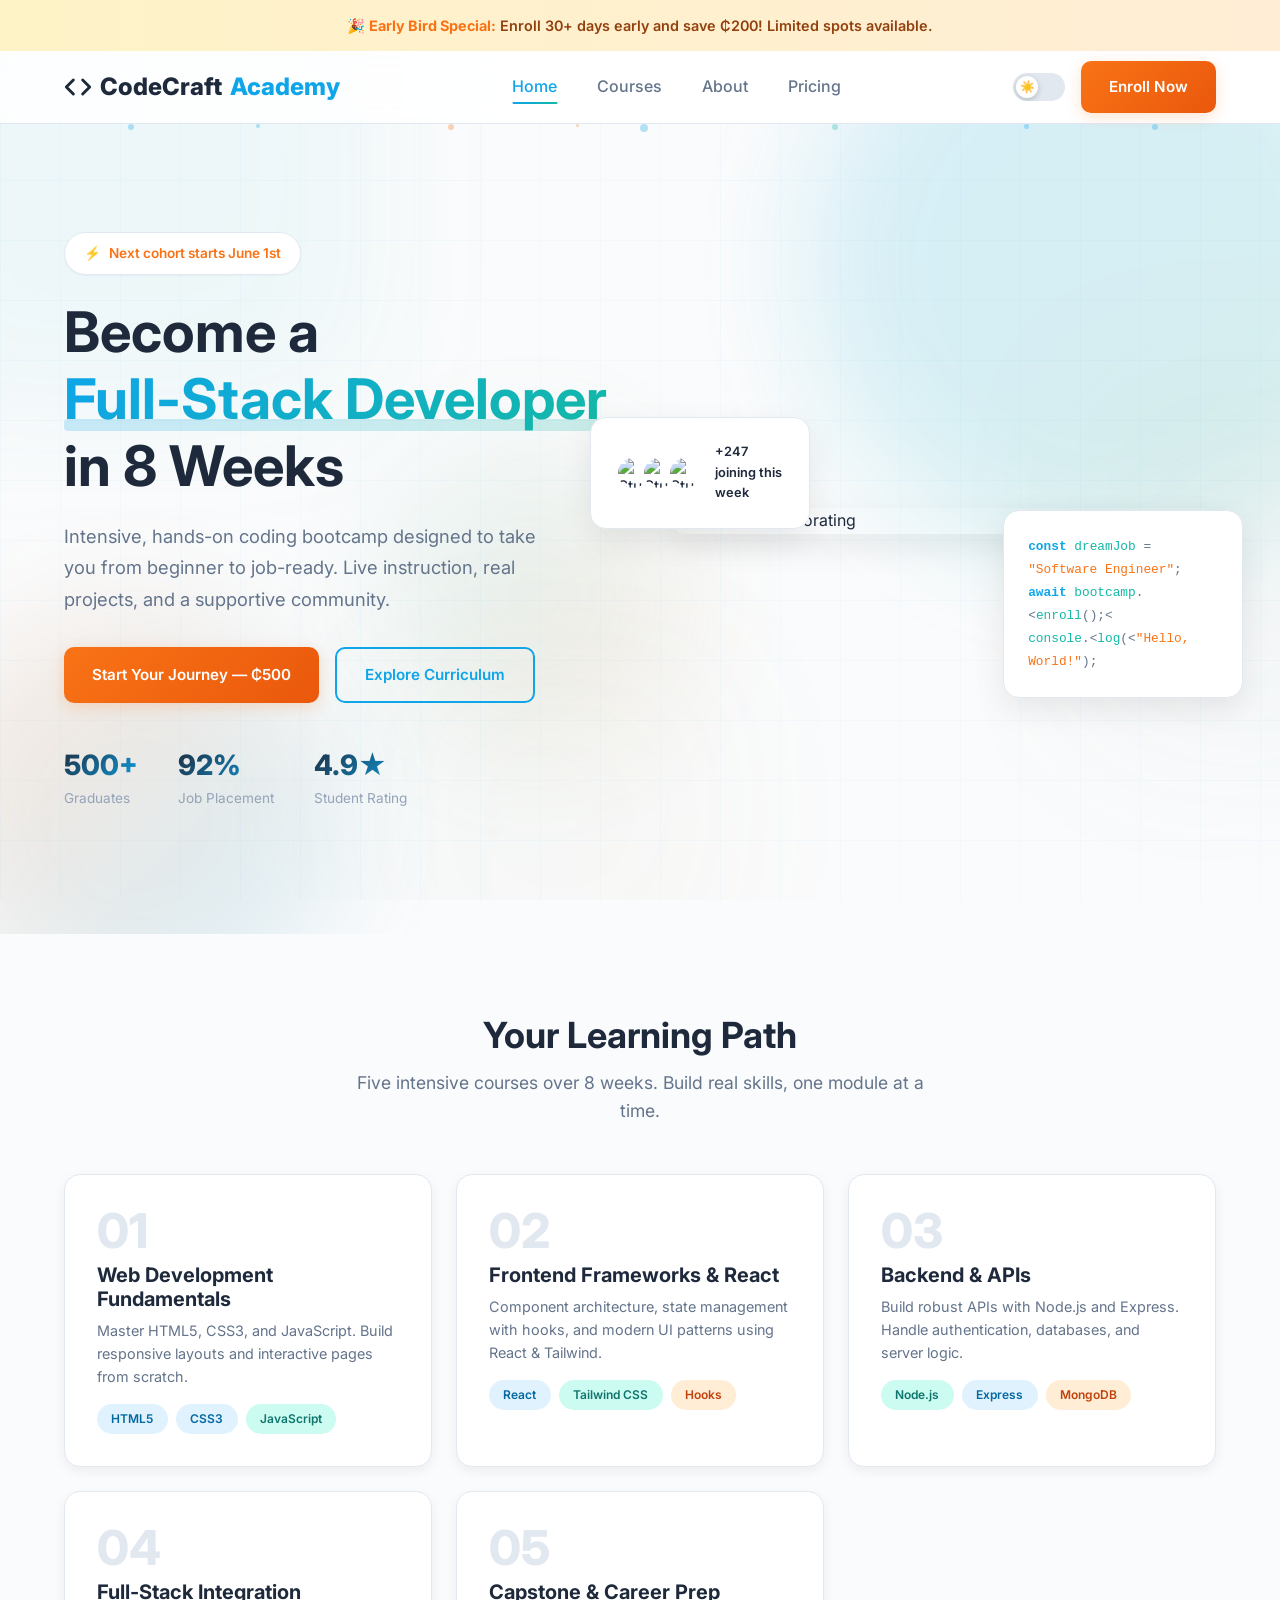
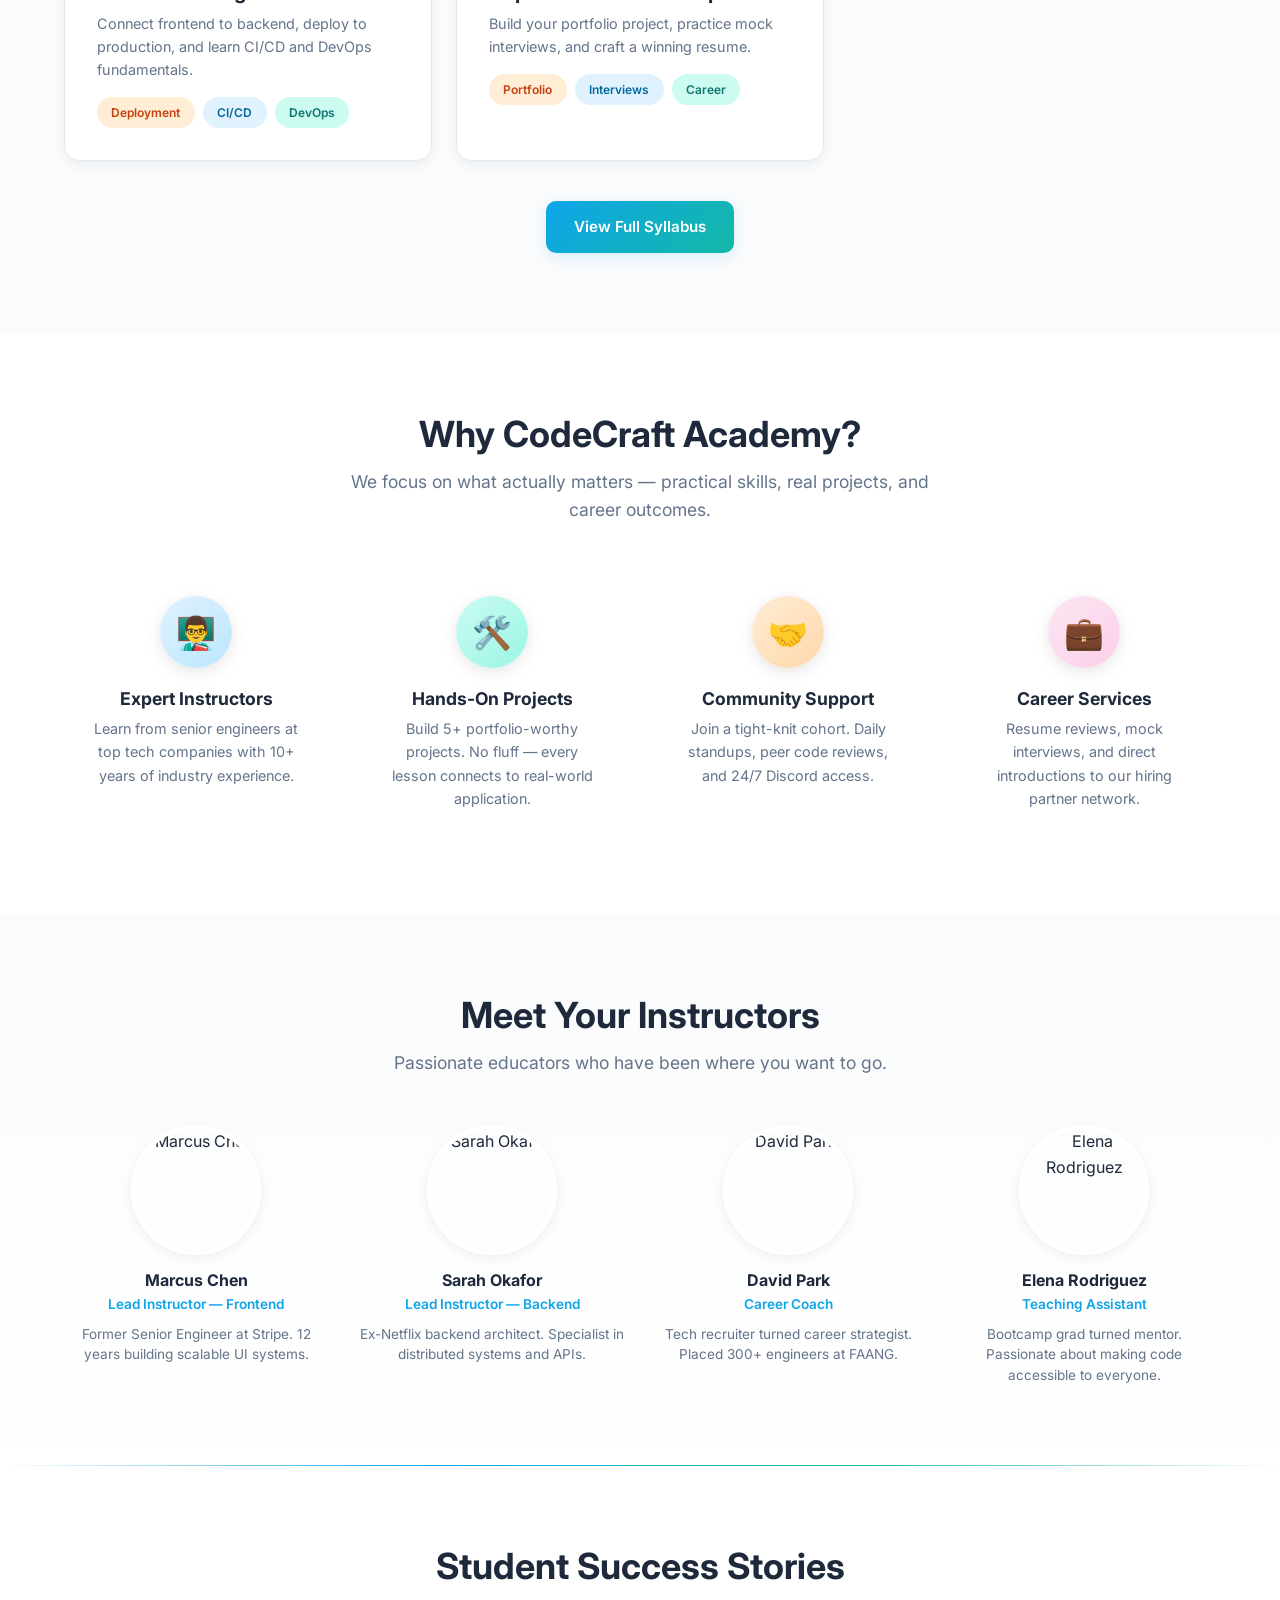
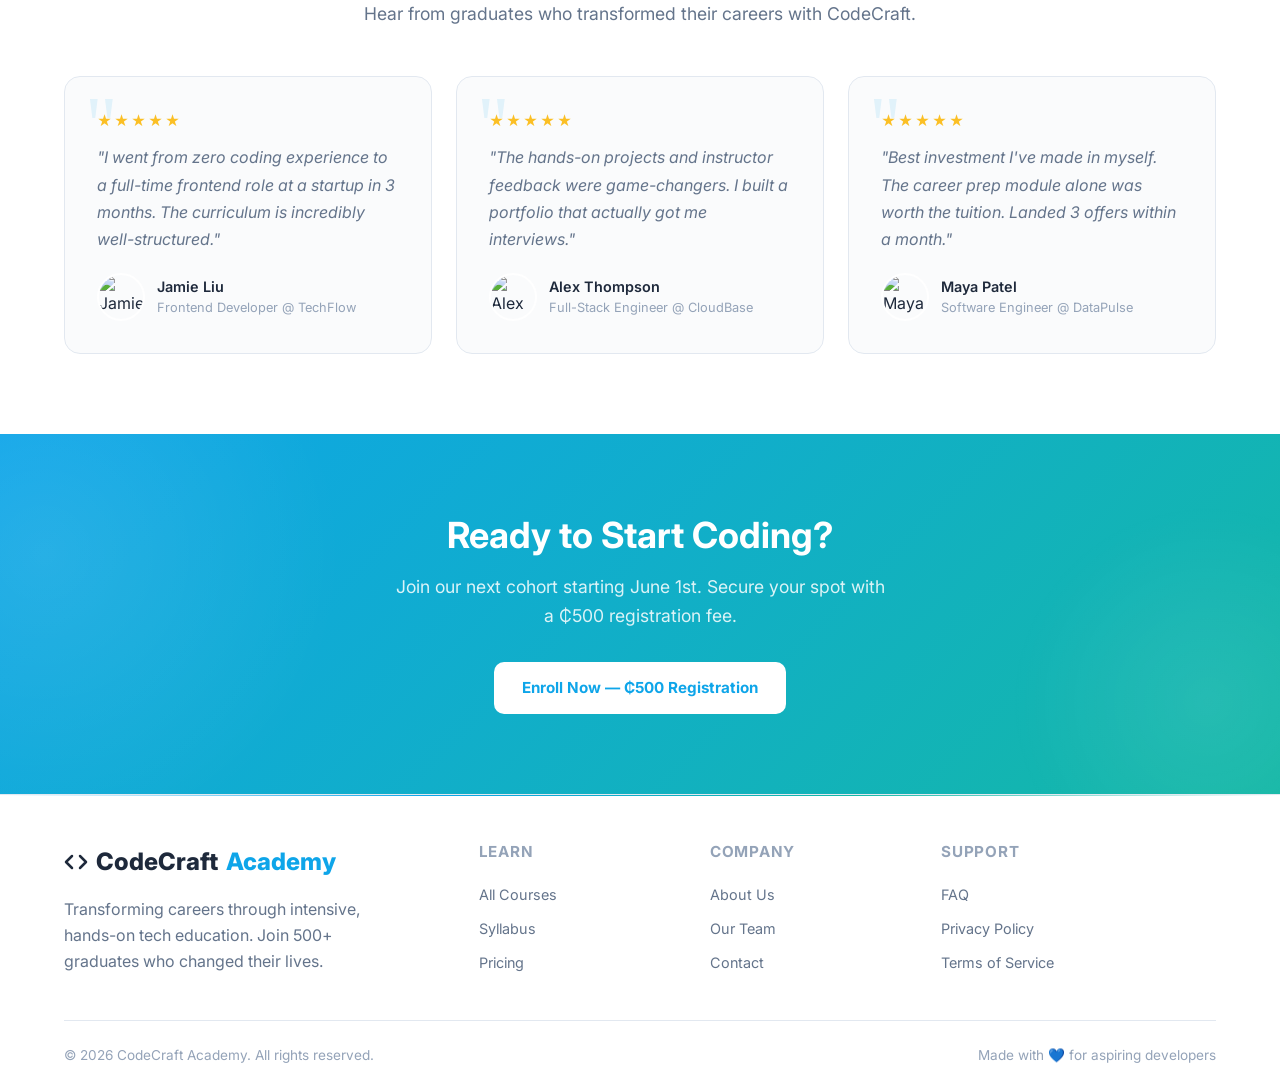
==== commit 6d984efc: "Add files via upload" ====
--- a/index.html
+++ b/index.html
@@ -10,27 +10,107 @@
   <link rel="stylesheet" href="styles.css" />
   <style>
     /* ============================================
-       HOMEPAGE STYLES
+       HOMEPAGE STYLES — WITH CREATIVE ANIMATIONS
        ============================================ */
 
     /* ---- Hero ---- */
     .hero {
       padding: 5rem 0 6rem;
-      background: linear-gradient(135deg, #f0f9ff 0%, #f5f3ff 50%, #fff7ed 100%);
       position: relative;
       overflow: hidden;
-    }
-
-    .hero::before {
-      content: '';
-      position: absolute;
-      top: -10%;
-      right: -5%;
-      width: 500px;
-      height: 500px;
-      background: radial-gradient(circle, rgba(14,165,233,0.08) 0%, transparent 70%);
+      min-height: 90vh;
+      display: flex;
+      align-items: center;
+    }
+
+    .hero-bg-shapes {
+      position: absolute;
+      inset: 0;
+      overflow: hidden;
+      pointer-events: none;
+    }
+
+    .hero-shape {
+      position: absolute;
       border-radius: 50%;
-    }
+      filter: blur(60px);
+      opacity: 0.15;
+      animation: float 10s ease-in-out infinite;
+    }
+
+    .hero-shape-1 {
+      width: 600px;
+      height: 600px;
+      background: linear-gradient(135deg, var(--color-primary), var(--color-secondary));
+      top: -20%;
+      right: -10%;
+      animation-delay: 0s;
+    }
+
+    .hero-shape-2 {
+      width: 400px;
+      height: 400px;
+      background: linear-gradient(135deg, var(--color-accent), var(--color-primary));
+      bottom: -10%;
+      left: -5%;
+      animation-delay: -3s;
+      animation-duration: 12s;
+    }
+
+    .hero-shape-3 {
+      width: 300px;
+      height: 300px;
+      background: linear-gradient(135deg, var(--color-secondary), var(--color-accent));
+      top: 40%;
+      left: 30%;
+      animation-delay: -6s;
+      animation-duration: 14s;
+      opacity: 0.1;
+    }
+
+    /* Floating particles */
+    .particles {
+      position: absolute;
+      inset: 0;
+      overflow: hidden;
+      pointer-events: none;
+    }
+
+    .particle {
+      position: absolute;
+      width: 6px;
+      height: 6px;
+      background: var(--color-primary);
+      border-radius: 50%;
+      opacity: 0.3;
+      animation: floatParticle 15s linear infinite;
+    }
+
+    @keyframes floatParticle {
+      0% {
+        transform: translateY(100vh) translateX(0) scale(0);
+        opacity: 0;
+      }
+      10% {
+        opacity: 0.3;
+      }
+      90% {
+        opacity: 0.3;
+      }
+      100% {
+        transform: translateY(-10vh) translateX(100px) scale(1);
+        opacity: 0;
+      }
+    }
+
+    .particle:nth-child(1) { left: 10%; animation-delay: 0s; animation-duration: 12s; }
+    .particle:nth-child(2) { left: 20%; animation-delay: 2s; animation-duration: 15s; width: 4px; height: 4px; }
+    .particle:nth-child(3) { left: 35%; animation-delay: 4s; animation-duration: 10s; background: var(--color-accent); }
+    .particle:nth-child(4) { left: 50%; animation-delay: 1s; animation-duration: 18s; width: 8px; height: 8px; }
+    .particle:nth-child(5) { left: 65%; animation-delay: 6s; animation-duration: 14s; background: var(--color-secondary); }
+    .particle:nth-child(6) { left: 80%; animation-delay: 3s; animation-duration: 16s; width: 5px; height: 5px; }
+    .particle:nth-child(7) { left: 90%; animation-delay: 5s; animation-duration: 11s; }
+    .particle:nth-child(8) { left: 45%; animation-delay: 7s; animation-duration: 13s; width: 3px; height: 3px; background: var(--color-accent); }
 
     .hero .container {
       display: grid;
@@ -45,24 +125,28 @@
       display: inline-flex;
       align-items: center;
       gap: 0.5rem;
-      background: white;
-      padding: 0.5rem 1rem;
+      background: var(--color-surface);
+      padding: 0.6rem 1.2rem;
       border-radius: 999px;
       font-size: 0.85rem;
       font-weight: 600;
       color: var(--color-accent);
       box-shadow: var(--shadow-sm);
       margin-bottom: 1.5rem;
+      border: 1px solid var(--color-border);
+      animation: slideUpTilt 0.6s ease 0.2s both;
     }
 
     .hero h1 {
       margin-bottom: 1.25rem;
       color: var(--color-text);
+      animation: slideUpTilt 0.6s ease 0.3s both;
     }
 
     .hero h1 .highlight {
       color: var(--color-primary);
       position: relative;
+      display: inline-block;
     }
 
     .hero h1 .highlight::after {
@@ -71,10 +155,12 @@
       bottom: 2px;
       left: 0;
       right: 0;
-      height: 8px;
-      background: rgba(14, 165, 233, 0.15);
+      height: 12px;
+      background: linear-gradient(90deg, var(--color-primary), var(--color-secondary));
+      opacity: 0.2;
       border-radius: 4px;
       z-index: -1;
+      animation: pulseGlow 3s ease infinite;
     }
 
     .hero-subtitle {
@@ -83,6 +169,7 @@
       margin-bottom: 2rem;
       max-width: 480px;
       line-height: 1.7;
+      animation: slideUpTilt 0.6s ease 0.4s both;
     }
 
     .hero-cta {
@@ -90,22 +177,29 @@
       gap: 1rem;
       margin-bottom: 2.5rem;
       flex-wrap: wrap;
+      animation: slideUpTilt 0.6s ease 0.5s both;
     }
 
     .hero-stats {
       display: flex;
       gap: 2.5rem;
+      animation: slideUpTilt 0.6s ease 0.6s both;
     }
 
     .stat {
       display: flex;
       flex-direction: column;
+      position: relative;
     }
 
     .stat-number {
       font-size: 1.75rem;
       font-weight: 800;
       color: var(--color-text);
+      background: linear-gradient(135deg, var(--color-text), var(--color-primary));
+      -webkit-background-clip: text;
+      -webkit-text-fill-color: transparent;
+      background-clip: text;
     }
 
     .stat-label {
@@ -113,31 +207,58 @@
       color: var(--color-text-muted);
     }
 
+    /* Counter animation */
+    .stat-number {
+      opacity: 0;
+      transform: translateY(10px);
+      animation: countUp 0.8s ease forwards;
+    }
+
+    .stat:nth-child(1) .stat-number { animation-delay: 0.8s; }
+    .stat:nth-child(2) .stat-number { animation-delay: 1.0s; }
+    .stat:nth-child(3) .stat-number { animation-delay: 1.2s; }
+
+    @keyframes countUp {
+      to {
+        opacity: 1;
+        transform: translateY(0);
+      }
+    }
+
+    /* Hero visual with floating cards */
     .hero-visual {
       position: relative;
+      animation: slideUpTilt 0.8s ease 0.4s both;
     }
 
     .hero-card {
-      background: white;
+      background: var(--color-surface);
       border-radius: var(--radius-lg);
       padding: 1.5rem;
       box-shadow: var(--shadow-lg);
       position: absolute;
+      -webkit-backdrop-filter: blur(10px);
+      backdrop-filter: blur(10px);
+      border: 1px solid var(--color-border);
+      animation: float 6s ease-in-out infinite;
     }
 
     .hero-card.code {
-      top: 10%;
-      right: 0;
+      top: 5%;
+      right: -5%;
+      width: 240px;
+      animation-delay: 0s;
+    }
+
+    .hero-card.students {
+      bottom: 20%;
+      left: -15%;
       width: 220px;
-    }
-
-    .hero-card.students {
-      bottom: 15%;
-      left: -10%;
-      width: 200px;
       display: flex;
       align-items: center;
       gap: 0.75rem;
+      animation-delay: -2s;
+      animation-duration: 8s;
     }
 
     .hero-card.students .avatars {
@@ -145,15 +266,21 @@
     }
 
     .hero-card.students .avatars img {
-      width: 32px;
-      height: 32px;
+      width: 36px;
+      height: 36px;
       border-radius: 50%;
-      border: 2px solid white;
-      margin-left: -8px;
+      border: 3px solid var(--color-surface);
+      margin-left: -10px;
+      transition: transform 0.3s ease;
     }
 
     .hero-card.students .avatars img:first-child {
       margin-left: 0;
+    }
+
+    .hero-card.students .avatars img:hover {
+      transform: scale(1.2) translateY(-5px);
+      z-index: 10;
     }
 
     .code-snippet {
@@ -171,16 +298,33 @@
       width: 100%;
       border-radius: var(--radius-lg);
       box-shadow: var(--shadow-lg);
+      transition: transform 0.5s ease, box-shadow 0.5s ease;
+    }
+
+    .hero-main-img:hover {
+      transform: perspective(1000px) rotateY(-5deg) rotateX(5deg) scale(1.02);
+      box-shadow: 0 30px 60px rgba(0,0,0,0.15), 0 0 40px var(--color-glow-primary);
     }
 
     /* ---- Early Bird Banner ---- */
     .early-bird {
-      background: linear-gradient(90deg, #fef3c7, #ffedd5);
+      background: linear-gradient(90deg, #fef3c7, #ffedd5, #fef3c7);
+      background-size: 200% 100%;
       padding: 0.875rem;
       text-align: center;
       font-weight: 600;
       font-size: 0.9rem;
       color: #92400e;
+      animation: gradientShift 3s ease infinite;
+      position: relative;
+      overflow: hidden;
+    }
+
+    .early-bird::before {
+      content: '✨';
+      position: absolute;
+      left: -20px;
+      animation: float 2s ease-in-out infinite;
     }
 
     .early-bird strong {
@@ -190,6 +334,7 @@
     /* ---- Courses Preview ---- */
     .courses-preview {
       background: var(--color-bg);
+      position: relative;
     }
 
     .courses-grid {
@@ -203,7 +348,7 @@
       border-radius: var(--radius-lg);
       padding: 2rem;
       box-shadow: var(--shadow-md);
-      transition: var(--transition);
+      transition: all 0.5s cubic-bezier(0.34, 1.56, 0.64, 1);
       border: 1px solid var(--color-border);
       position: relative;
       overflow: hidden;
@@ -216,14 +361,16 @@
       left: 0;
       right: 0;
       height: 4px;
-      background: linear-gradient(90deg, var(--color-primary), var(--color-secondary));
+      background: linear-gradient(90deg, var(--color-primary), var(--color-secondary), var(--color-accent));
+      background-size: 200% 100%;
       opacity: 0;
       transition: opacity 0.3s;
+      animation: gradientShift 3s ease infinite;
     }
 
     .course-card:hover {
-      transform: translateY(-6px);
-      box-shadow: var(--shadow-lg);
+      transform: translateY(-8px) scale(1.02);
+      box-shadow: 0 20px 40px rgba(0,0,0,0.1), 0 0 30px var(--color-glow-primary);
     }
 
     .course-card:hover::before {
@@ -231,11 +378,19 @@
     }
 
     .course-number {
-      font-size: 2.5rem;
+      font-size: 3rem;
       font-weight: 800;
       color: var(--color-border);
       line-height: 1;
       margin-bottom: 0.5rem;
+      transition: all 0.4s ease;
+      display: inline-block;
+    }
+
+    .course-card:hover .course-number {
+      color: var(--color-primary);
+      transform: scale(1.2) rotate(-5deg);
+      text-shadow: 0 0 20px var(--color-glow-primary);
     }
 
     .course-card h3 {
@@ -257,6 +412,11 @@
 
     .course-skills .tag {
       font-size: 0.75rem;
+      transition: all 0.3s ease;
+    }
+
+    .course-card:hover .course-skills .tag {
+      transform: translateY(-2px);
     }
 
     .courses-cta {
@@ -266,7 +426,8 @@
 
     /* ---- Why Choose Us ---- */
     .why-us {
-      background: white;
+      background: var(--color-surface);
+      position: relative;
     }
 
     .features-grid {
@@ -278,37 +439,79 @@
     .feature {
       text-align: center;
       padding: 1.5rem;
+      position: relative;
+      overflow: hidden;
+      border-radius: var(--radius-lg);
+      transition: all 0.4s ease;
+    }
+
+    .feature::before {
+      content: '';
+      position: absolute;
+      inset: 0;
+      background: linear-gradient(135deg, var(--color-primary), var(--color-secondary));
+      opacity: 0;
+      transition: opacity 0.4s ease;
+      border-radius: var(--radius-lg);
+      z-index: 0;
+    }
+
+    .feature:hover::before {
+      opacity: 0.05;
+    }
+
+    .feature:hover {
+      transform: translateY(-8px);
     }
 
     .feature-icon {
-      width: 64px;
-      height: 64px;
-      border-radius: var(--radius-md);
+      width: 72px;
+      height: 72px;
+      border-radius: 50%;
       display: flex;
       align-items: center;
       justify-content: center;
       margin: 0 auto 1.25rem;
-      font-size: 1.75rem;
-    }
-
-    .feature:nth-child(1) .feature-icon { background: #e0f2fe; }
-    .feature:nth-child(2) .feature-icon { background: #ccfbf1; }
-    .feature:nth-child(3) .feature-icon { background: #ffedd5; }
-    .feature:nth-child(4) .feature-icon { background: #fce7f3; }
+      font-size: 2rem;
+      position: relative;
+      z-index: 1;
+      transition: all 0.4s ease;
+      box-shadow: 0 4px 15px rgba(0,0,0,0.1);
+    }
+
+    .feature:nth-child(1) .feature-icon { background: linear-gradient(135deg, #e0f2fe, #bae6fd); }
+    .feature:nth-child(2) .feature-icon { background: linear-gradient(135deg, #ccfbf1, #99f6e4); }
+    .feature:nth-child(3) .feature-icon { background: linear-gradient(135deg, #ffedd5, #fed7aa); }
+    .feature:nth-child(4) .feature-icon { background: linear-gradient(135deg, #fce7f3, #fbcfe8); }
+
+    [data-theme="dark"] .feature:nth-child(1) .feature-icon { background: linear-gradient(135deg, rgba(14,165,233,0.2), rgba(56,189,248,0.3)); }
+    [data-theme="dark"] .feature:nth-child(2) .feature-icon { background: linear-gradient(135deg, rgba(20,184,166,0.2), rgba(45,212,191,0.3)); }
+    [data-theme="dark"] .feature:nth-child(3) .feature-icon { background: linear-gradient(135deg, rgba(249,115,22,0.2), rgba(251,146,60,0.3)); }
+    [data-theme="dark"] .feature:nth-child(4) .feature-icon { background: linear-gradient(135deg, rgba(236,72,153,0.2), rgba(244,114,182,0.3)); }
+
+    .feature:hover .feature-icon {
+      transform: scale(1.15) rotate(10deg);
+      box-shadow: 0 8px 25px var(--color-glow-primary);
+    }
 
     .feature h3 {
       margin-bottom: 0.5rem;
       font-size: 1.1rem;
+      position: relative;
+      z-index: 1;
     }
 
     .feature p {
       font-size: 0.9rem;
       line-height: 1.6;
+      position: relative;
+      z-index: 1;
     }
 
     /* ---- Instructors ---- */
     .instructors {
-      background: linear-gradient(180deg, var(--color-bg) 0%, white 100%);
+      background: linear-gradient(180deg, var(--color-bg) 0%, var(--color-surface) 100%);
+      position: relative;
     }
 
     .instructor-grid {
@@ -319,16 +522,48 @@
 
     .instructor-card {
       text-align: center;
+      position: relative;
     }
 
     .instructor-avatar {
-      width: 120px;
-      height: 120px;
+      width: 130px;
+      height: 130px;
       border-radius: 50%;
       margin: 0 auto 1rem;
       object-fit: cover;
-      border: 4px solid white;
+      border: 4px solid var(--color-surface);
       box-shadow: var(--shadow-md);
+      transition: all 0.5s cubic-bezier(0.34, 1.56, 0.64, 1);
+      position: relative;
+    }
+
+    .instructor-card:hover .instructor-avatar {
+      transform: scale(1.1);
+      box-shadow: 0 0 30px var(--color-glow-primary);
+      border-color: var(--color-primary);
+    }
+
+    /* Ring animation on hover */
+    .instructor-card::before {
+      content: '';
+      position: absolute;
+      top: -5px;
+      left: 50%;
+      transform: translateX(-50%);
+      width: 140px;
+      height: 140px;
+      border-radius: 50%;
+      border: 2px solid transparent;
+      border-top-color: var(--color-primary);
+      border-right-color: var(--color-secondary);
+      opacity: 0;
+      transition: opacity 0.3s ease;
+      pointer-events: none;
+    }
+
+    .instructor-card:hover::before {
+      opacity: 1;
+      animation: rotateSlow 3s linear infinite;
     }
 
     .instructor-card h4 {
@@ -349,7 +584,18 @@
 
     /* ---- Testimonials ---- */
     .testimonials {
-      background: white;
+      background: var(--color-surface);
+      position: relative;
+    }
+
+    .testimonials::before {
+      content: '';
+      position: absolute;
+      top: 0;
+      left: 0;
+      right: 0;
+      height: 1px;
+      background: linear-gradient(90deg, transparent, var(--color-primary), var(--color-secondary), transparent);
     }
 
     .testimonials-grid {
@@ -363,18 +609,31 @@
       border-radius: var(--radius-lg);
       padding: 2rem;
       position: relative;
+      transition: all 0.4s ease;
+      border: 1px solid var(--color-border);
+    }
+
+    .testimonial-card:hover {
+      transform: translateY(-6px) rotate(-1deg);
+      box-shadow: 0 15px 35px rgba(0,0,0,0.08);
     }
 
     .testimonial-card::before {
       content: '"';
-      font-size: 4rem;
+      font-size: 5rem;
       color: var(--color-primary);
-      opacity: 0.15;
+      opacity: 0.1;
       position: absolute;
       top: 0.5rem;
       left: 1.25rem;
       line-height: 1;
       font-family: Georgia, serif;
+      transition: all 0.4s ease;
+    }
+
+    .testimonial-card:hover::before {
+      opacity: 0.2;
+      transform: scale(1.2) rotate(-10deg);
     }
 
     .testimonial-text {
@@ -392,10 +651,17 @@
     }
 
     .testimonial-author img {
-      width: 44px;
-      height: 44px;
+      width: 48px;
+      height: 48px;
       border-radius: 50%;
       object-fit: cover;
+      border: 2px solid var(--color-surface);
+      transition: all 0.3s ease;
+    }
+
+    .testimonial-card:hover .testimonial-author img {
+      transform: scale(1.1);
+      border-color: var(--color-primary);
     }
 
     .testimonial-author .name {
@@ -412,6 +678,7 @@
       color: #fbbf24;
       font-size: 0.9rem;
       margin-bottom: 0.75rem;
+      letter-spacing: 2px;
     }
 
     /* ---- CTA Section ---- */
@@ -431,8 +698,21 @@
       left: -20%;
       width: 600px;
       height: 600px;
+      background: radial-gradient(circle, rgba(255,255,255,0.1) 0%, transparent 70%);
+      border-radius: 50%;
+      animation: float 8s ease-in-out infinite;
+    }
+
+    .cta-section::after {
+      content: '';
+      position: absolute;
+      bottom: -30%;
+      right: -10%;
+      width: 400px;
+      height: 400px;
       background: radial-gradient(circle, rgba(255,255,255,0.08) 0%, transparent 70%);
       border-radius: 50%;
+      animation: float 10s ease-in-out infinite reverse;
     }
 
     .cta-section h2 {
@@ -459,12 +739,13 @@
       font-weight: 700;
       position: relative;
       z-index: 1;
+      animation: pulseGlow 3s ease infinite;
     }
 
     .cta-section .btn:hover {
       background: var(--color-bg);
-      transform: translateY(-2px);
-      box-shadow: 0 8px 24px rgba(0,0,0,0.15);
+      transform: translateY(-3px) scale(1.05);
+      box-shadow: 0 12px 30px rgba(0,0,0,0.2);
     }
 
     /* ---- Mobile Menu ---- */
@@ -474,15 +755,18 @@
       top: 72px;
       left: 0;
       right: 0;
-      background: white;
+      background: var(--color-surface);
       border-bottom: 1px solid var(--color-border);
       padding: 1.5rem;
       box-shadow: var(--shadow-lg);
       z-index: 99;
+      -webkit-backdrop-filter: blur(16px);
+      backdrop-filter: blur(16px);
     }
 
     .mobile-menu.active {
       display: block;
+      animation: slideUpTilt 0.3s ease;
     }
 
     .mobile-menu a {
@@ -490,6 +774,12 @@
       padding: 0.75rem 0;
       font-weight: 500;
       border-bottom: 1px solid var(--color-border);
+      transition: all 0.3s ease;
+    }
+
+    .mobile-menu a:hover {
+      color: var(--color-primary);
+      padding-left: 10px;
     }
 
     .mobile-menu a:last-child {
@@ -522,15 +812,28 @@
 
       .hero {
         padding: 3rem 0 4rem;
+        min-height: auto;
+      }
+
+      .hero-shape {
+        display: none;
       }
     }
   </style>
 </head>
 <body>
 
+  <!-- Animated Background -->
+  <div class="animated-bg">
+    <div class="blob"></div>
+    <div class="blob"></div>
+    <div class="blob"></div>
+  </div>
+  <div class="grid-pattern"></div>
+
   <!-- Early Bird Banner -->
   <div class="early-bird">
-    🎉 <strong>Early Bird Special:</strong> Enroll 30+ days early and save $200! Limited spots available.
+    🎉 <strong>Early Bird Special:</strong> Enroll 30+ days early and save ₵200! Limited spots available.
   </div>
 
   <!-- Navigation -->
@@ -550,6 +853,12 @@
         <li><a href="pricing.html">Pricing</a></li>
       </ul>
       <div class="nav-cta">
+        <button class="theme-toggle" onclick="toggleTheme()" aria-label="Toggle dark mode">
+          <div class="theme-toggle-slider">
+            <span class="sun">☀️</span>
+            <span class="moon">🌙</span>
+          </div>
+        </button>
         <a href="pricing.html" class="btn btn-primary">Enroll Now</a>
         <button class="mobile-toggle" onclick="toggleMobileMenu()" aria-label="Toggle menu">☰</button>
       </div>
@@ -566,19 +875,34 @@
 
   <!-- Hero Section -->
   <section class="hero">
+    <div class="hero-bg-shapes">
+      <div class="hero-shape hero-shape-1"></div>
+      <div class="hero-shape hero-shape-2"></div>
+      <div class="hero-shape hero-shape-3"></div>
+      <div class="particles">
+        <div class="particle"></div>
+        <div class="particle"></div>
+        <div class="particle"></div>
+        <div class="particle"></div>
+        <div class="particle"></div>
+        <div class="particle"></div>
+        <div class="particle"></div>
+        <div class="particle"></div>
+      </div>
+    </div>
     <div class="container">
-      <div class="hero-content reveal">
+      <div class="hero-content">
         <div class="hero-badge">
           <span>⚡</span> Next cohort starts June 1st
         </div>
-        <h1>Become a <span class="highlight">Full-Stack Developer</span> in 8 Weeks</h1>
+        <h1>Become a <span class="highlight gradient-text">Full-Stack Developer</span> in 8 Weeks</h1>
         <p class="hero-subtitle">
           Intensive, hands-on coding bootcamp designed to take you from beginner to job-ready. 
           Live instruction, real projects, and a supportive community.
         </p>
         <div class="hero-cta">
-          <a href="pricing.html" class="btn btn-primary">Start Your Journey — $299</a>
-          <a href="courses.html" class="btn btn-outline">Explore Curriculum</a>
+          <a href="pricing.html" class="btn btn-primary magnetic">Start Your Journey — ₵500</a>
+          <a href="courses.html" class="btn btn-outline magnetic">Explore Curriculum</a>
         </div>
         <div class="hero-stats">
           <div class="stat">
@@ -595,13 +919,12 @@
           </div>
         </div>
       </div>
-      <div class="hero-visual reveal">
-        <!-- Decorative floating cards -->
+      <div class="hero-visual">
         <div class="hero-card code">
           <div class="code-snippet">
             <span class="kw">const</span> <span class="fn">dreamJob</span> = <span class="str">"Software Engineer"</span>;<br>
-            <span class="kw">await</span> <span class="fn">bootcamp</span>.<span class="fn">enroll</span>();<br>
-            <span class="fn">console</span>.<span class="fn">log</span>(<span class="str">"Hello, World!"</span>);
+            <span class="kw">await</span> <span class="fn">bootcamp</span>.<<span class="fn">enroll</span>();<<br>
+            <span class="fn">console</span>.<<span class="fn">log</span>(<<span class="str">"Hello, World!"</span>);
           </div>
         </div>
         <div class="hero-card students">
@@ -612,7 +935,6 @@
           </div>
           <span style="font-size:0.8rem; font-weight:600;">+247 joining this week</span>
         </div>
-        <!-- Main visual placeholder -->
         <img src="https://images.unsplash.com/photo-1522071820081-009f0129c71c?w=600&h=450&fit=crop" alt="Students collaborating" class="hero-main-img" />
       </div>
     </div>
@@ -626,7 +948,7 @@
         <p>Five intensive courses over 8 weeks. Build real skills, one module at a time.</p>
       </div>
       <div class="courses-grid stagger-children">
-        <div class="course-card reveal">
+        <div class="course-card reveal hover-lift">
           <div class="course-number">01</div>
           <h3>Web Development Fundamentals</h3>
           <p>Master HTML5, CSS3, and JavaScript. Build responsive layouts and interactive pages from scratch.</p>
@@ -636,7 +958,7 @@
             <span class="tag tag-teal">JavaScript</span>
           </div>
         </div>
-        <div class="course-card reveal">
+        <div class="course-card reveal hover-lift">
           <div class="course-number">02</div>
           <h3>Frontend Frameworks & React</h3>
           <p>Component architecture, state management with hooks, and modern UI patterns using React & Tailwind.</p>
@@ -646,7 +968,7 @@
             <span class="tag tag-coral">Hooks</span>
           </div>
         </div>
-        <div class="course-card reveal">
+        <div class="course-card reveal hover-lift">
           <div class="course-number">03</div>
           <h3>Backend & APIs</h3>
           <p>Build robust APIs with Node.js and Express. Handle authentication, databases, and server logic.</p>
@@ -656,7 +978,7 @@
             <span class="tag tag-coral">MongoDB</span>
           </div>
         </div>
-        <div class="course-card reveal">
+        <div class="course-card reveal hover-lift">
           <div class="course-number">04</div>
           <h3>Full-Stack Integration</h3>
           <p>Connect frontend to backend, deploy to production, and learn CI/CD and DevOps fundamentals.</p>
@@ -666,7 +988,7 @@
             <span class="tag tag-teal">DevOps</span>
           </div>
         </div>
-        <div class="course-card reveal">
+        <div class="course-card reveal hover-lift">
           <div class="course-number">05</div>
           <h3>Capstone & Career Prep</h3>
           <p>Build your portfolio project, practice mock interviews, and craft a winning resume.</p>
@@ -800,8 +1122,8 @@
   <section class="cta-section">
     <div class="container reveal">
       <h2>Ready to Start Coding?</h2>
-      <p>Join our next cohort starting June 1st. Secure your spot with a $299 registration fee.</p>
-      <a href="pricing.html" class="btn btn-lg">Enroll Now — $299 Registration</a>
+      <p>Join our next cohort starting June 1st. Secure your spot with a ₵500 registration fee.</p>
+      <a href="pricing.html" class="btn btn-lg magnetic">Enroll Now — ₵500 Registration</a>
     </div>
   </section>
 
@@ -847,19 +1169,48 @@
 
   <!-- JavaScript -->
   <script>
+    // Theme toggle
+    function toggleTheme() {
+      const currentTheme = document.documentElement.getAttribute('data-theme');
+      const newTheme = currentTheme === 'dark' ? 'light' : 'dark';
+      document.documentElement.setAttribute('data-theme', newTheme);
+      localStorage.setItem('theme', newTheme);
+    }
+
+    // Load saved theme
+    const savedTheme = localStorage.getItem('theme');
+    if (savedTheme) {
+      document.documentElement.setAttribute('data-theme', savedTheme);
+    } else if (window.matchMedia('(prefers-color-scheme: dark)').matches) {
+      document.documentElement.setAttribute('data-theme', 'dark');
+    }
+
     // Mobile menu toggle
     function toggleMobileMenu() {
       const menu = document.getElementById('mobileMenu');
       menu.classList.toggle('active');
     }
 
-    // Close mobile menu when clicking outside
     document.addEventListener('click', function(e) {
       const menu = document.getElementById('mobileMenu');
       const toggle = document.querySelector('.mobile-toggle');
       if (!menu.contains(e.target) && !toggle.contains(e.target)) {
         menu.classList.remove('active');
       }
+    });
+
+    // Magnetic button effect
+    document.querySelectorAll('.magnetic').forEach(btn => {
+      btn.addEventListener('mousemove', function(e) {
+        const rect = this.getBoundingClientRect();
+        const x = e.clientX - rect.left - rect.width / 2;
+        const y = e.clientY - rect.top - rect.height / 2;
+        this.style.transform = `translate(${x * 0.2}px, ${y * 0.2}px) scale(1.05)`;
+      });
+      
+      btn.addEventListener('mouseleave', function() {
+        this.style.transform = '';
+      });
     });
 
     // Intersection Observer for scroll animations
@@ -886,11 +1237,23 @@
     const navbar = document.querySelector('.navbar');
     window.addEventListener('scroll', () => {
       if (window.scrollY > 10) {
-        navbar.style.boxShadow = '0 2px 12px rgba(0,0,0,0.06)';
+        navbar.style.boxShadow = '0 4px 20px rgba(0,0,0,0.1)';
       } else {
         navbar.style.boxShadow = 'none';
       }
     });
+
+    // Parallax effect for hero shapes
+    window.addEventListener('mousemove', (e) => {
+      const shapes = document.querySelectorAll('.hero-shape');
+      const x = e.clientX / window.innerWidth;
+      const y = e.clientY / window.innerHeight;
+      
+      shapes.forEach((shape, i) => {
+        const speed = (i + 1) * 20;
+        shape.style.transform = `translate(${x * speed}px, ${y * speed}px)`;
+      });
+    });
   </script>
 
 </body>
--- a/styles.css
+++ b/styles.css
@@ -297,6 +297,7 @@
     top: 0;
     z-index: 100;
     background: rgba(255, 255, 255, 0.85);
+    -webkit-backdrop-filter: blur(16px);
     backdrop-filter: blur(16px);
     border-bottom: 1px solid var(--color-border);
   }
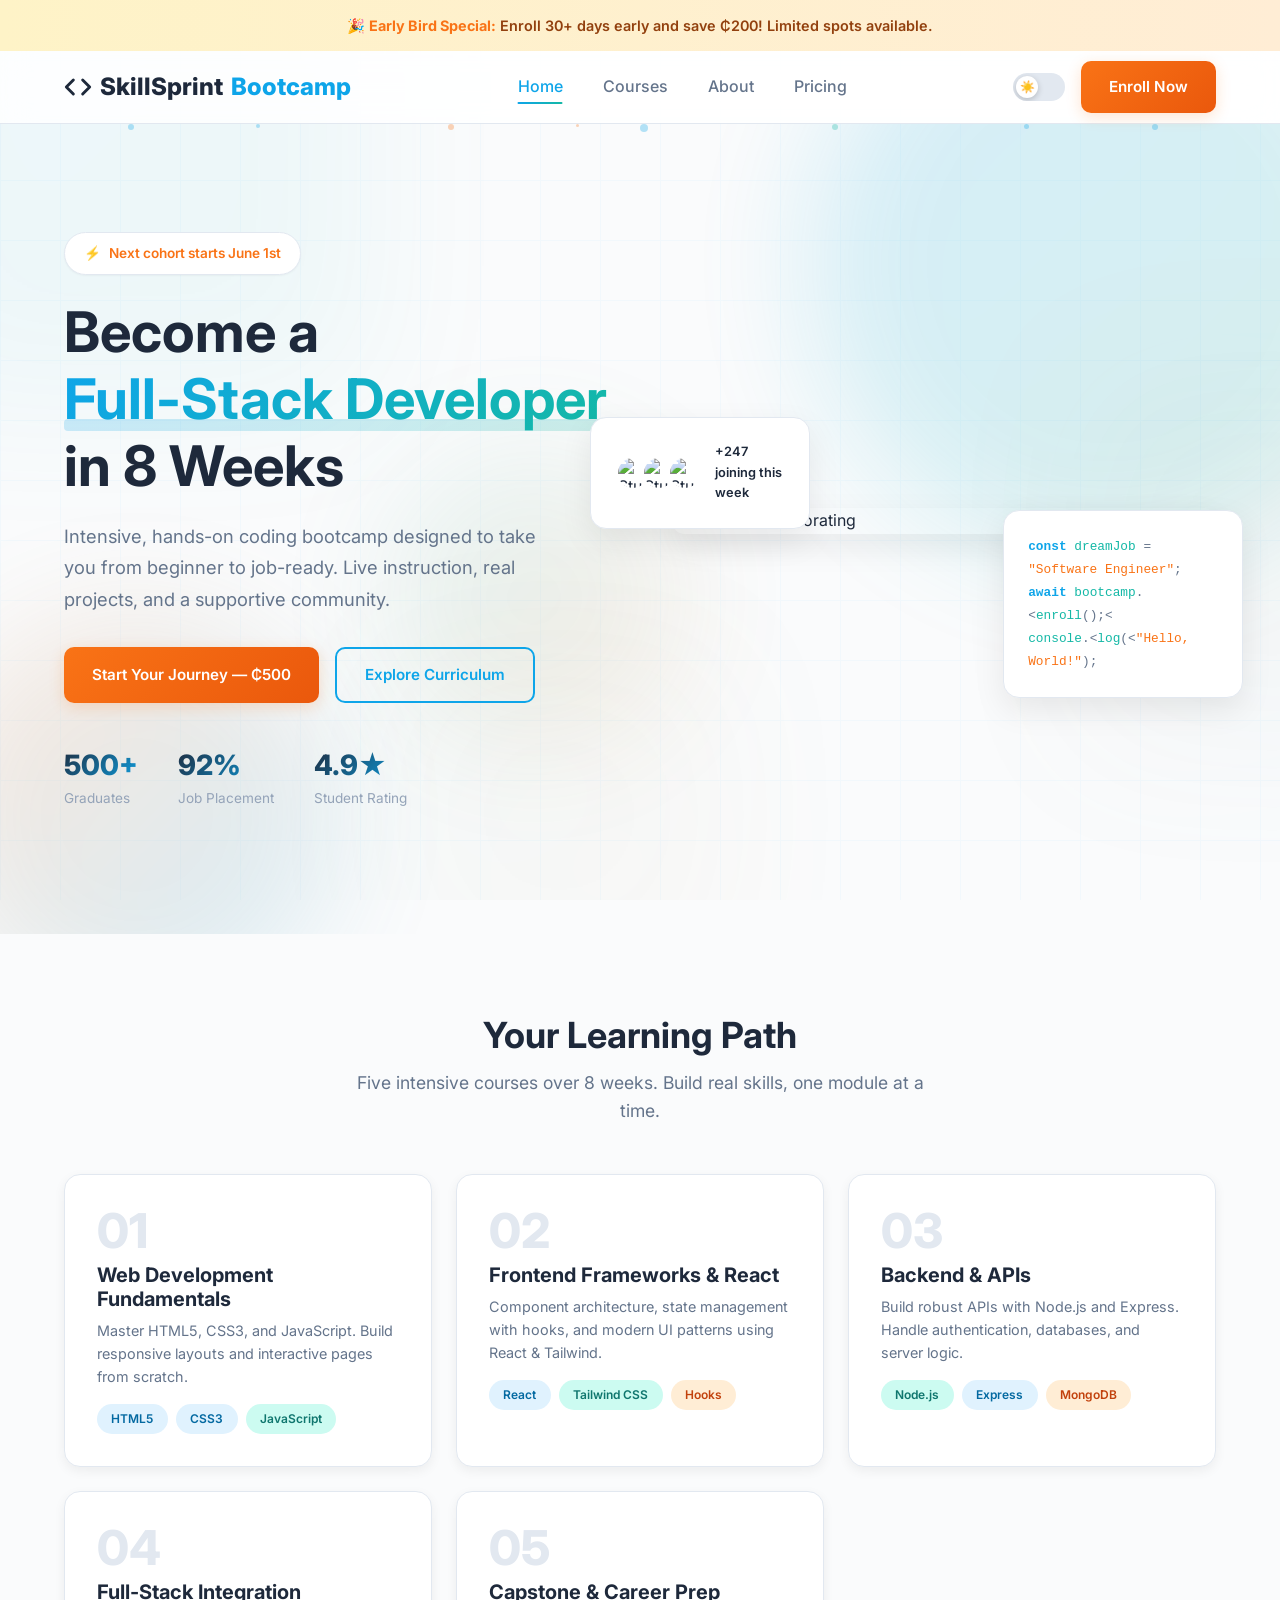
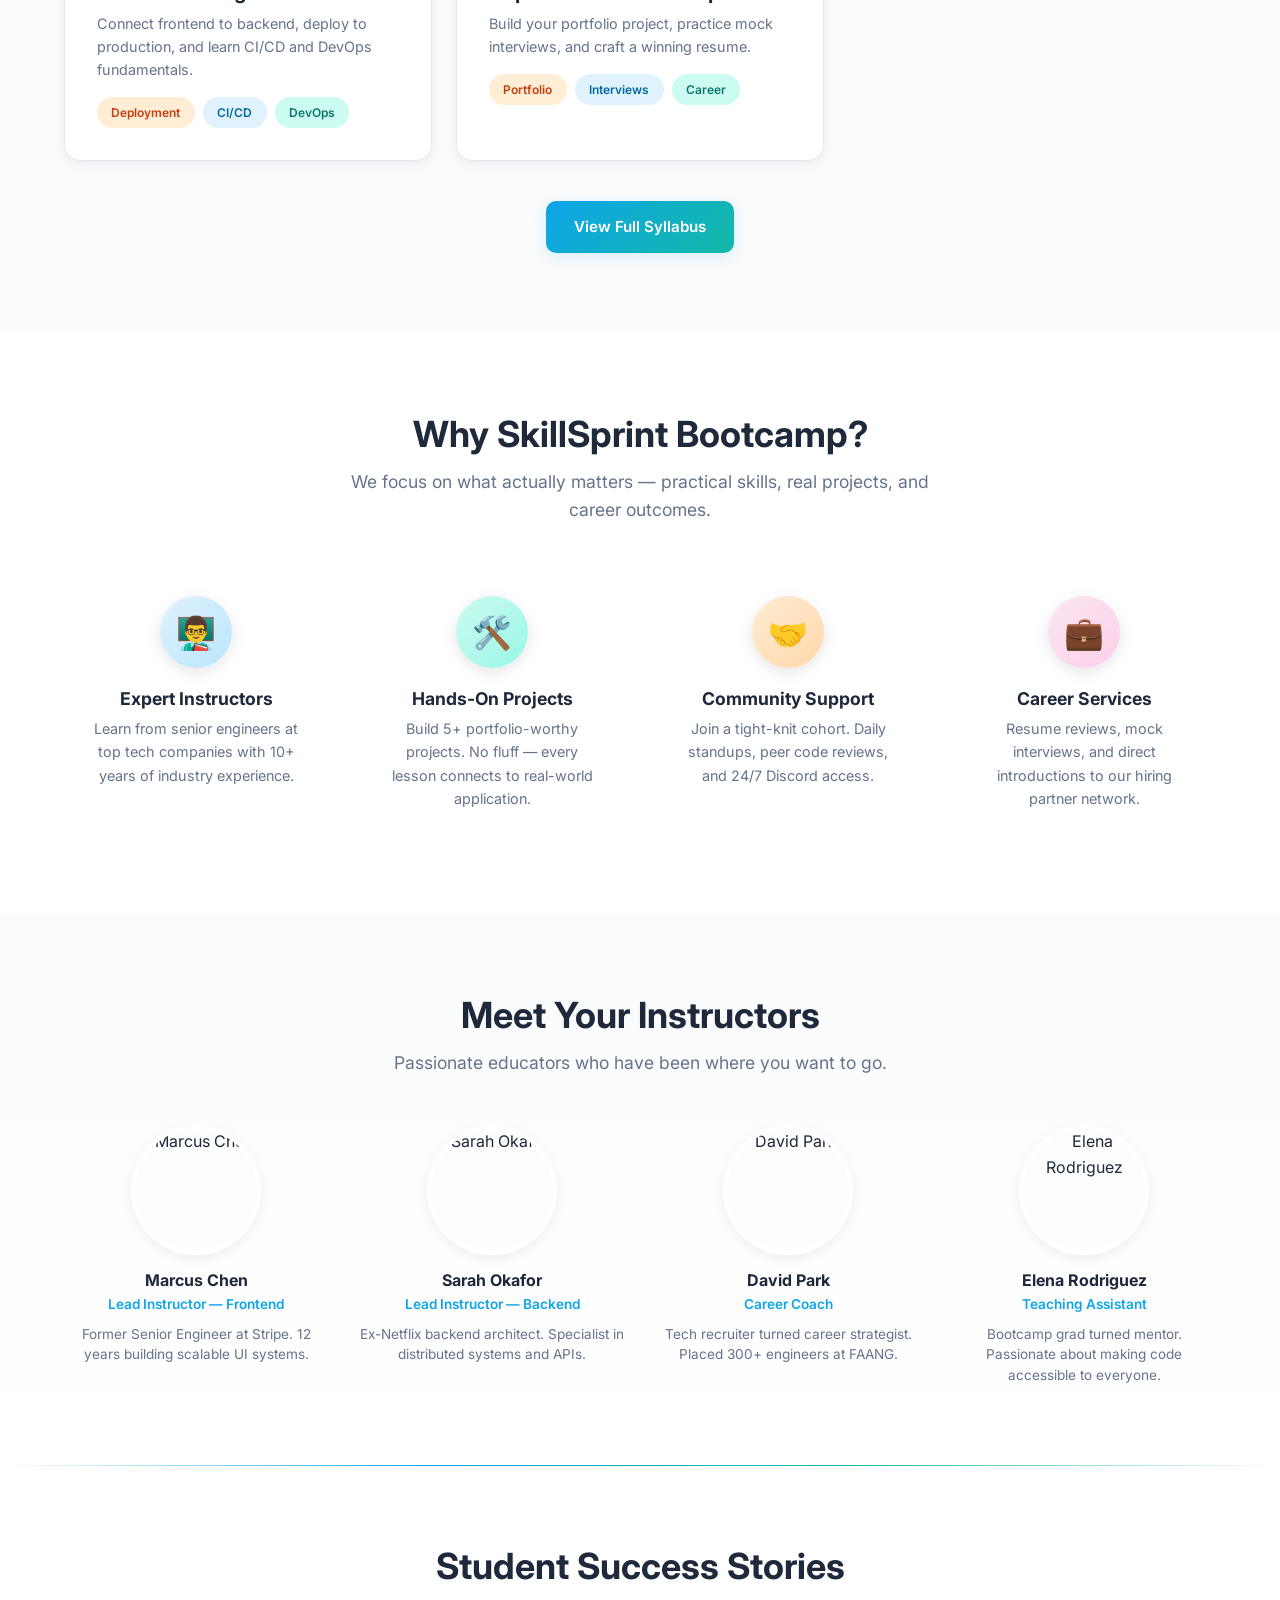
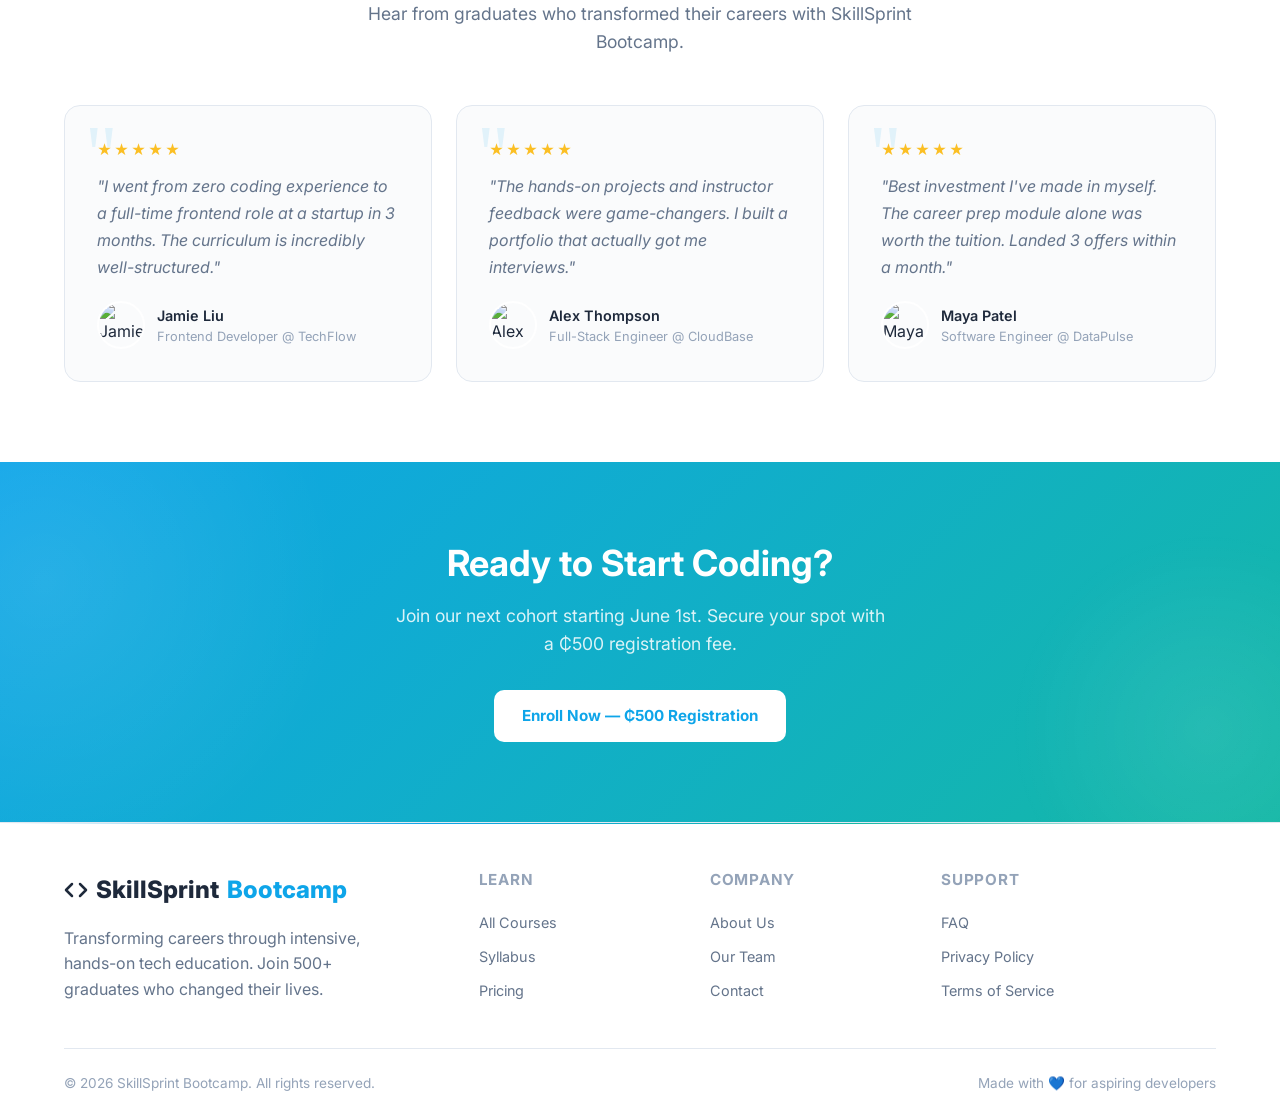
==== commit 711157a7: "Update index.html" ====
--- a/index.html
+++ b/index.html
@@ -3,7 +3,7 @@
 <head>
   <meta charset="UTF-8" />
   <meta name="viewport" content="width=device-width, initial-scale=1.0" />
-  <title>CodeCraft Academy — Learn to Code in 8 Weeks</title>
+  <title>SkillSprint Bootcamp — Learn to Code in 8 Weeks</title>
   <link rel="preconnect" href="https://fonts.googleapis.com" />
   <link rel="preconnect" href="https://fonts.gstatic.com" crossorigin />
   <link href="https://fonts.googleapis.com/css2?family=Inter:wght@400;500;600;700;800&display=swap" rel="stylesheet" />
@@ -793,6 +793,14 @@
         text-align: center;
       }
 
+      .logo {
+        font-size: 1.15rem;
+      }
+
+      .nav-cta .btn-primary {
+    display: none;  /* Hamburger menu has the Pricing link anyway */
+  }
+
       .hero-subtitle {
         margin-left: auto;
         margin-right: auto;
@@ -844,7 +852,7 @@
           <polyline points="16 18 22 12 16 6"></polyline>
           <polyline points="8 6 2 12 8 18"></polyline>
         </svg>
-        CodeCraft<span>Academy</span>
+        SkillSprint <span>Bootcamp</span>
       </a>
       <ul class="nav-links">
         <li><a href="index.html" class="active">Home</a></li>
@@ -1009,7 +1017,7 @@
   <section class="why-us">
     <div class="container">
       <div class="section-header reveal">
-        <h2>Why CodeCraft Academy?</h2>
+        <h2>Why SkillSprint Bootcamp?</h2>
         <p>We focus on what actually matters — practical skills, real projects, and career outcomes.</p>
       </div>
       <div class="features-grid stagger-children">
@@ -1078,7 +1086,7 @@
     <div class="container">
       <div class="section-header reveal">
         <h2>Student Success Stories</h2>
-        <p>Hear from graduates who transformed their careers with CodeCraft.</p>
+        <p>Hear from graduates who transformed their careers with SkillSprint Bootcamp.</p>
       </div>
       <div class="testimonials-grid stagger-children">
         <div class="testimonial-card reveal">
@@ -1137,7 +1145,7 @@
               <polyline points="16 18 22 12 16 6"></polyline>
               <polyline points="8 6 2 12 8 18"></polyline>
             </svg>
-            CodeCraft<span>Academy</span>
+            SkillSprint <span>Bootcamp</span>
           </a>
           <p>Transforming careers through intensive, hands-on tech education. Join 500+ graduates who changed their lives.</p>
         </div>
@@ -1161,7 +1169,7 @@
         </div>
       </div>
       <div class="footer-bottom">
-        <span>© 2026 CodeCraft Academy. All rights reserved.</span>
+        <span>© 2026 SkillSprint Bootcamp. All rights reserved.</span>
         <span>Made with 💙 for aspiring developers</span>
       </div>
     </div>
@@ -1257,4 +1265,4 @@
   </script>
 
 </body>
-</html>+</html>
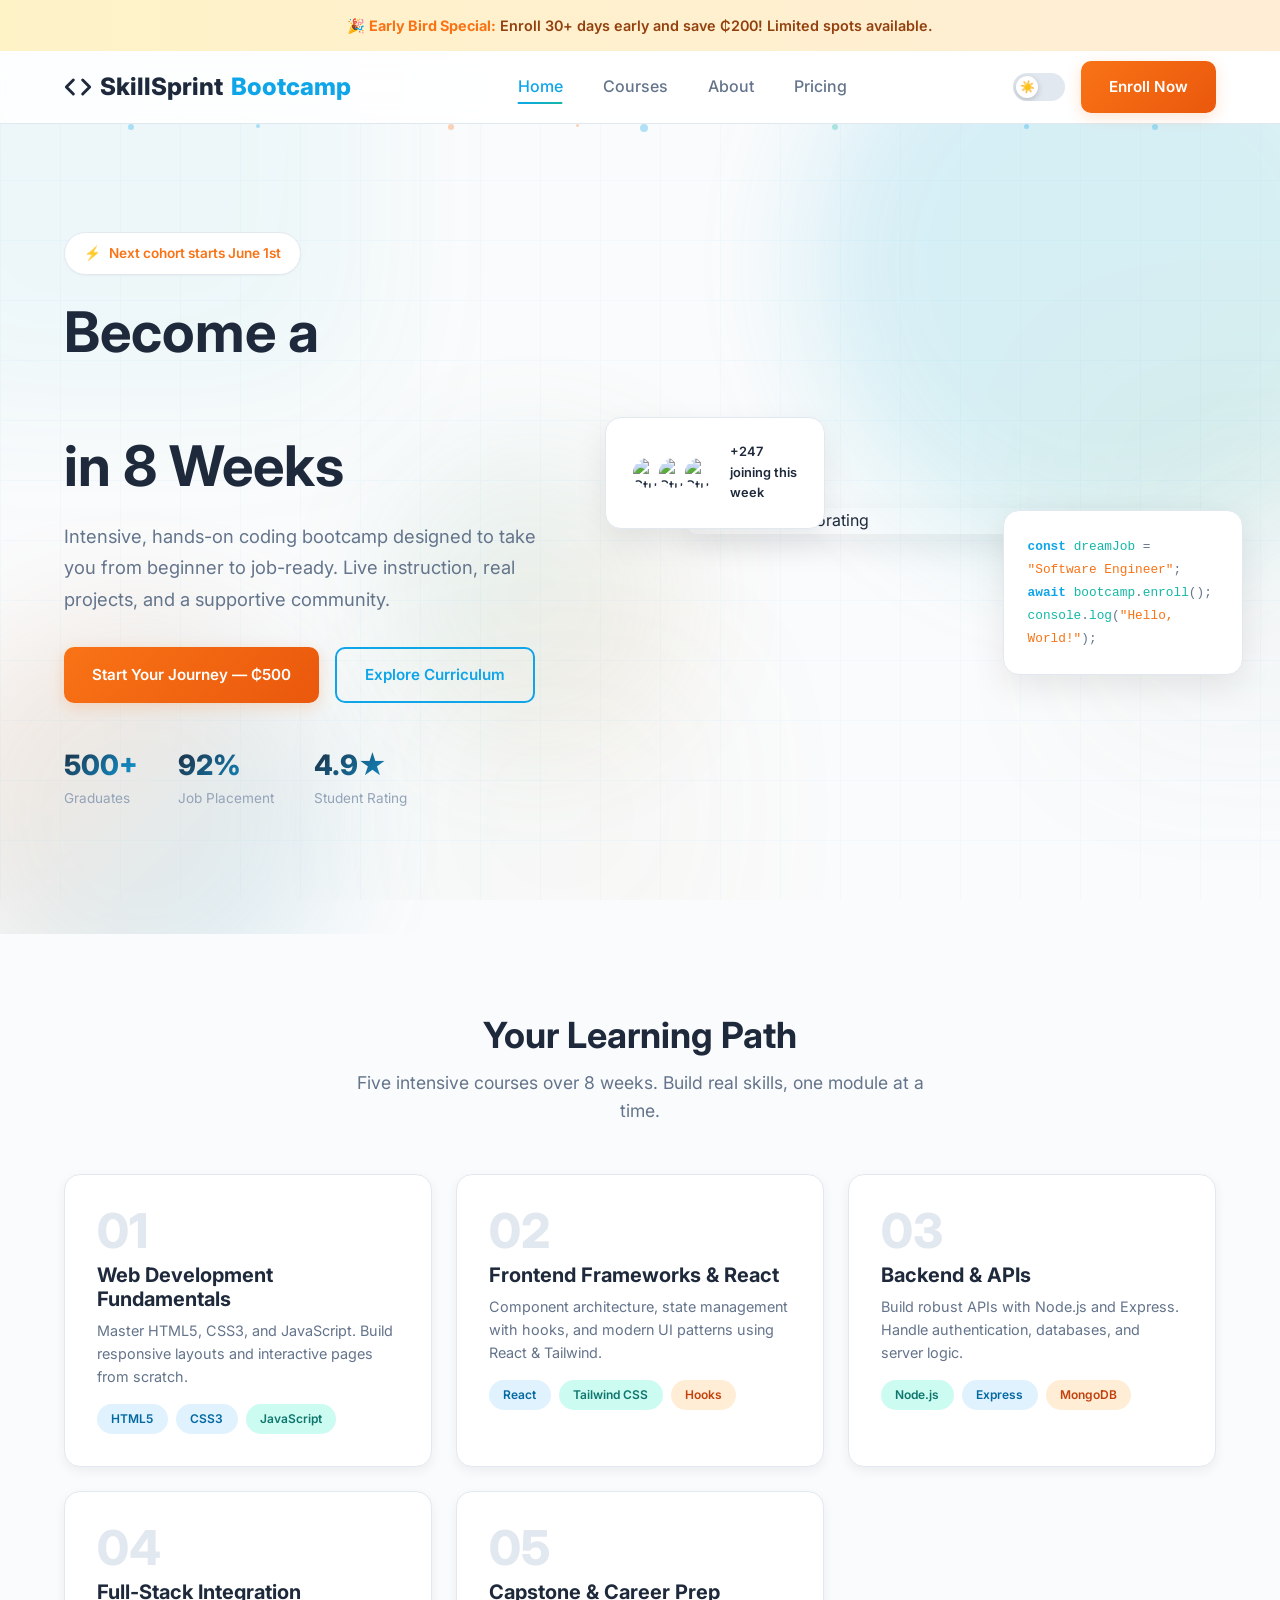
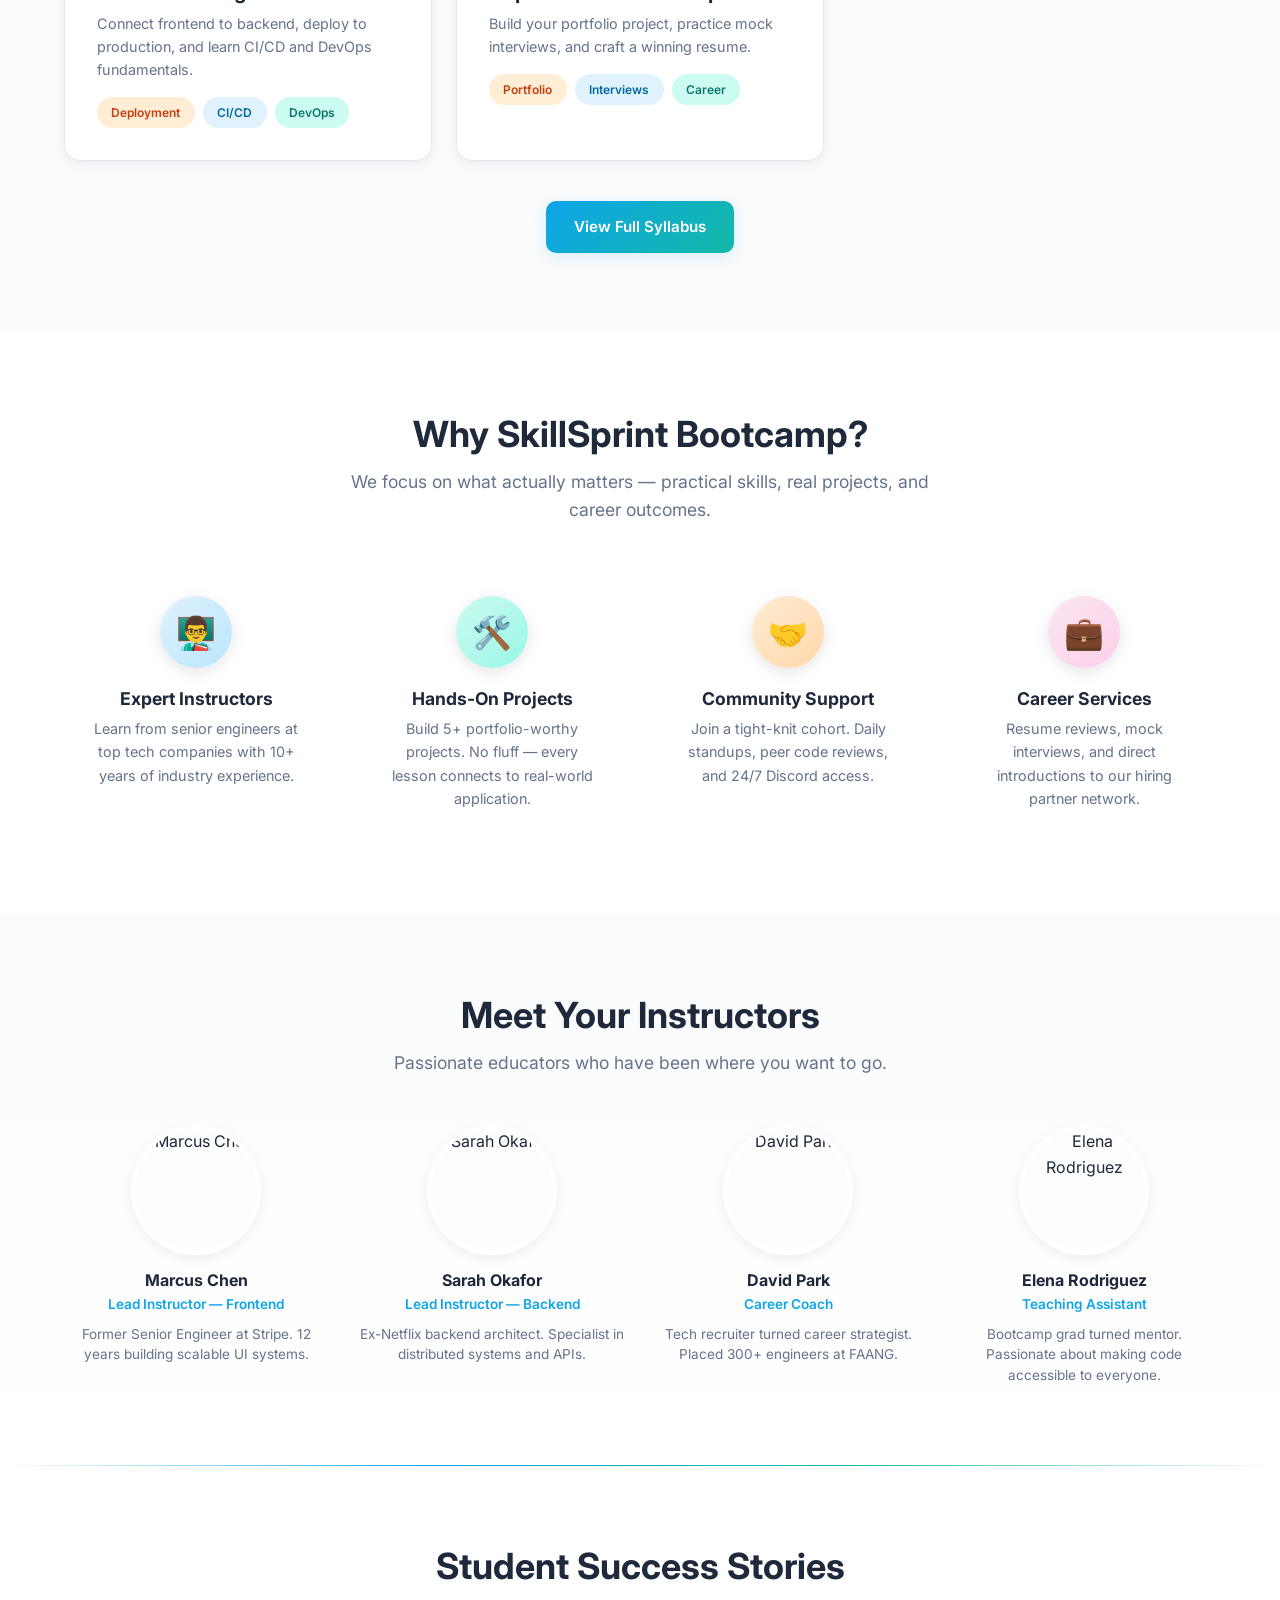
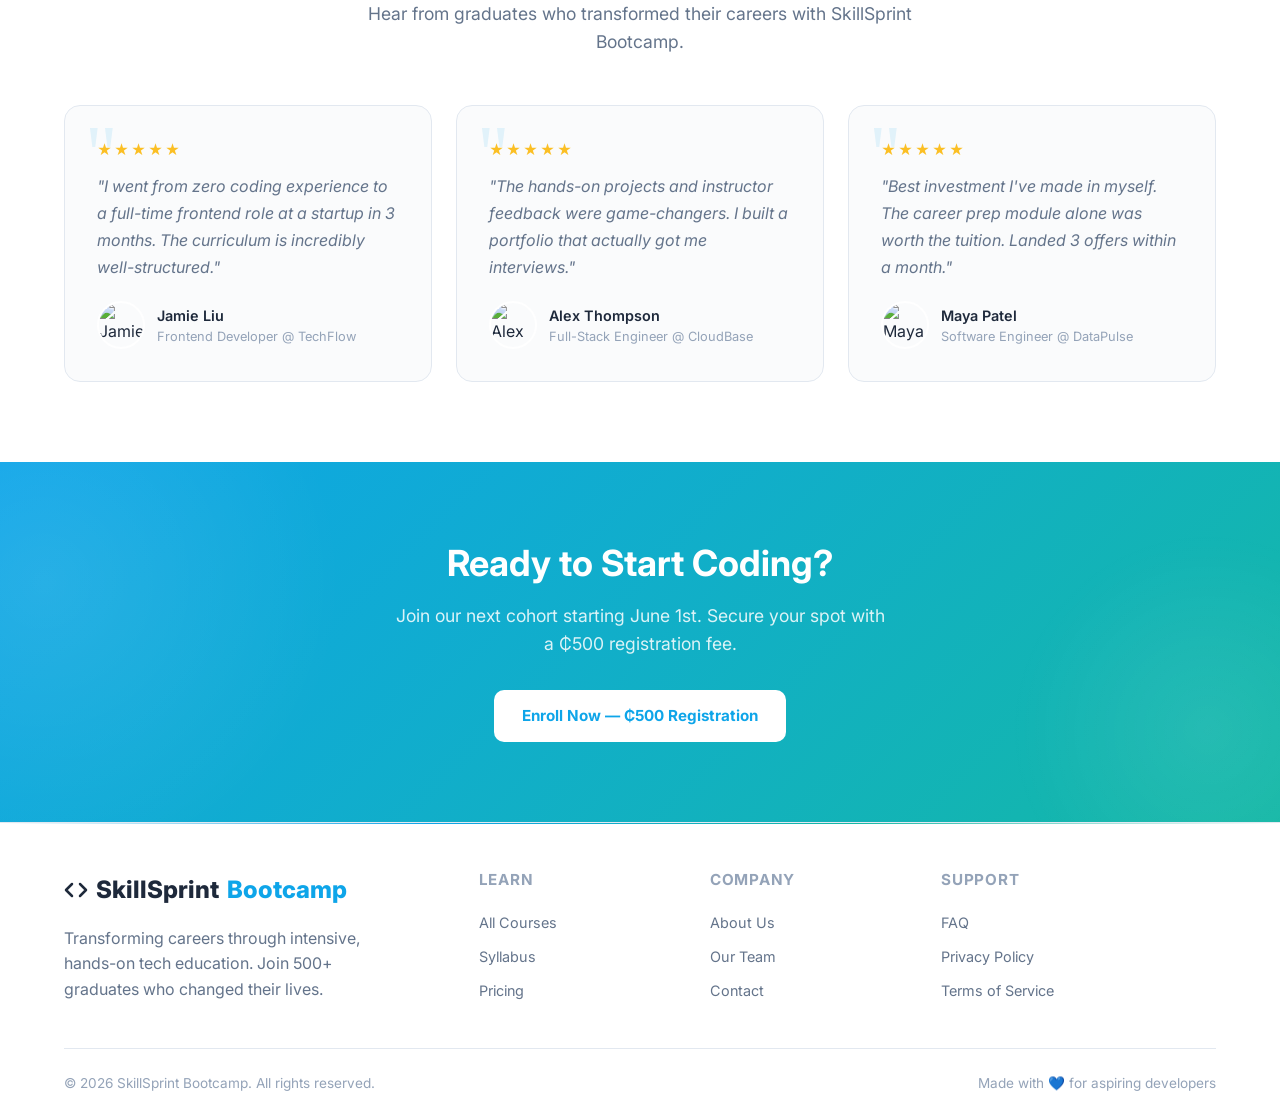
==== commit 3fa1a532: "Enhanced homepage hero slide show" ====
--- a/index.html
+++ b/index.html
@@ -3,6 +3,56 @@
 <head>
   <meta charset="UTF-8" />
   <meta name="viewport" content="width=device-width, initial-scale=1.0" />
+   <!-- Basic Meta -->
+   <meta charset="UTF-8" />
+   <meta name="viewport" content="width=device-width, initial-scale=1.0" />
+   
+   <!-- Title & Description (unique per page) -->
+   <title>CodeCraft Academy — Learn Full-Stack Development in 8 Weeks | Ghana</title>
+   <meta name="description" content="Intensive 8-week coding bootcamp in Ghana. 5 parallel courses, hands-on projects, career prep. ₵500 per course. Pay with Paystack. Enroll now!" />
+   
+   <!-- Keywords -->
+   <meta name="keywords" content="coding bootcamp Ghana, learn to code Ghana, full-stack developer course, web development bootcamp, programming course Accra, software engineering bootcamp, React course Ghana, JavaScript bootcamp, tech career switch, coding school Ghana, Paystack payment, online coding classes, frontend backend course, career in tech Ghana, CodeCraft Academy" />
+   
+   <!-- Author -->
+   <meta name="author" content="CodeCraft Academy" />
+   
+   <!-- Robots -->
+   <meta name="robots" content="index, follow" />
+   
+   <!-- Canonical URL -->
+   <link rel="canonical" href="https://codecraftacademy.com/" />
+   
+   <!-- Open Graph / Facebook -->
+   <meta property="og:type" content="website" />
+   <meta property="og:url" content="https://codecraftacademy.com/" />
+   <meta property="og:title" content="CodeCraft Academy — Learn Full-Stack Development in 8 Weeks" />
+   <meta property="og:description" content="Intensive 8-week coding bootcamp in Ghana. 5 parallel courses, hands-on projects, career prep. ₵500 per course. Enroll now!" />
+   <meta property="og:image" content="https://codecraftacademy.com/images/og-image.jpg" />
+   
+   <!-- Twitter -->
+   <meta property="twitter:card" content="summary_large_image" />
+   <meta property="twitter:url" content="https://codecraftacademy.com/" />
+   <meta property="twitter:title" content="CodeCraft Academy — Learn Full-Stack Development in 8 Weeks" />
+   <meta property="twitter:description" content="Intensive 8-week coding bootcamp in Ghana. 5 parallel courses, hands-on projects, career prep. ₵500 per course. Enroll now!" />
+   <meta property="twitter:image" content="https://codecraftacademy.com/images/og-image.jpg" />
+   
+   <!-- Geo Tags -->
+   <meta name="geo.region" content="GH" />
+   <meta name="geo.placename" content="Accra, Ghana" />
+   
+   <!-- Language -->
+   <meta name="language" content="English" />
+   
+   <!-- Favicon -->
+   <link rel="icon" type="image/svg+xml" href="/favicon.svg" />
+   <link rel="apple-touch-icon" href="/apple-touch-icon.png" />
+   
+   <!-- Styles -->
+   <link rel="preconnect" href="https://fonts.googleapis.com" />
+   <link rel="preconnect" href="https://fonts.gstatic.com" crossorigin />
+   <link href="https://fonts.googleapis.com/css2?family=Inter:wght@400;500;600;700;800&display=swap" rel="stylesheet" />
+   <link rel="stylesheet" href="styles.css" />
   <title>SkillSprint Bootcamp — Learn to Code in 8 Weeks</title>
   <link rel="preconnect" href="https://fonts.googleapis.com" />
   <link rel="preconnect" href="https://fonts.gstatic.com" crossorigin />
@@ -281,6 +331,125 @@
     .hero-card.students .avatars img:hover {
       transform: scale(1.2) translateY(-5px);
       z-index: 10;
+    }
+
+        /* ============================================
+       TEXT CAROUSEL — ROTATING OUTCOMES
+       ============================================ */
+
+    .text-carousel {
+      display: inline-block;
+      position: relative;
+      height: 1.2em;
+      vertical-align: bottom;
+      overflow: hidden;
+      min-width: 280px;
+    }
+
+    .carousel-track {
+      display: flex;
+      flex-direction: column;
+      animation: carouselSlide 15s cubic-bezier(0.65, 0, 0.35, 1) infinite;
+    }
+
+    .carousel-item {
+      display: block;
+      height: 1.2em;
+      line-height: 1.2em;
+      white-space: nowrap;
+      opacity: 0;
+      transform: translateY(100%);
+      animation: carouselItem 15s cubic-bezier(0.65, 0, 0.35, 1) infinite;
+    }
+
+    /* Each item gets a staggered animation delay */
+    .carousel-item:nth-child(1) { animation-delay: 0s; }
+    .carousel-item:nth-child(2) { animation-delay: 2.5s; }
+    .carousel-item:nth-child(3) { animation-delay: 5s; }
+    .carousel-item:nth-child(4) { animation-delay: 7.5s; }
+    .carousel-item:nth-child(5) { animation-delay: 10s; }
+    .carousel-item:nth-child(6) { animation-delay: 12.5s; }
+
+    /* Keyframe: each item slides in, holds, then slides out */
+    @keyframes carouselItem {
+      0% {
+        opacity: 0;
+        transform: translateY(100%) scale(0.9);
+        filter: blur(4px);
+      }
+      3% {
+        opacity: 1;
+        transform: translateY(0) scale(1);
+        filter: blur(0);
+      }
+      13.33% {
+        opacity: 1;
+        transform: translateY(0) scale(1);
+        filter: blur(0);
+      }
+      16.33% {
+        opacity: 0;
+        transform: translateY(-100%) scale(0.9);
+        filter: blur(4px);
+      }
+      100% {
+        opacity: 0;
+        transform: translateY(-100%) scale(0.9);
+        filter: blur(4px);
+      }
+    }
+
+    /* The track shifts to keep current item centered visually */
+    @keyframes carouselSlide {
+      0%   { transform: translateY(0); }
+      3%   { transform: translateY(0); }
+      16.33% { transform: translateY(-1.2em); }
+      19.33% { transform: translateY(-1.2em); }
+      32.66% { transform: translateY(-2.4em); }
+      35.66% { transform: translateY(-2.4em); }
+      49%    { transform: translateY(-3.6em); }
+      52%    { transform: translateY(-3.6em); }
+      65.33% { transform: translateY(-4.8em); }
+      68.33% { transform: translateY(-4.8em); }
+      81.66% { transform: translateY(-6em); }
+      84.66% { transform: translateY(-6em); }
+      100%   { transform: translateY(0); }
+    }
+
+    /* Responsive: shrink carousel width on mobile */
+    @media (max-width: 768px) {
+      .text-carousel {
+        min-width: 220px;
+        height: 1.15em;
+      }
+
+      .carousel-item {
+        height: 1.15em;
+        line-height: 1.15em;
+        font-size: 0.9em;
+      }
+
+      @keyframes carouselSlide {
+        0%   { transform: translateY(0); }
+        3%   { transform: translateY(0); }
+        16.33% { transform: translateY(-1.15em); }
+        19.33% { transform: translateY(-1.15em); }
+        32.66% { transform: translateY(-2.3em); }
+        35.66% { transform: translateY(-2.3em); }
+        49%    { transform: translateY(-3.45em); }
+        52%    { transform: translateY(-3.45em); }
+        65.33% { transform: translateY(-4.6em); }
+        68.33% { transform: translateY(-4.6em); }
+        81.66% { transform: translateY(-5.75em); }
+        84.66% { transform: translateY(-5.75em); }
+        100%   { transform: translateY(0); }
+      }
+    }
+
+    @media (max-width: 480px) {
+      .text-carousel {
+        min-width: 180px;
+      }
     }
 
     .code-snippet {
@@ -881,72 +1050,87 @@
     <a href="pricing.html">Pricing & Enrollment</a>
   </div>
 
-  <!-- Hero Section -->
-  <section class="hero">
-    <div class="hero-bg-shapes">
-      <div class="hero-shape hero-shape-1"></div>
-      <div class="hero-shape hero-shape-2"></div>
-      <div class="hero-shape hero-shape-3"></div>
-      <div class="particles">
-        <div class="particle"></div>
-        <div class="particle"></div>
-        <div class="particle"></div>
-        <div class="particle"></div>
-        <div class="particle"></div>
-        <div class="particle"></div>
-        <div class="particle"></div>
-        <div class="particle"></div>
+    <!-- Hero Section -->
+    <section class="hero">
+      <div class="hero-bg-shapes">
+        <div class="hero-shape hero-shape-1"></div>
+        <div class="hero-shape hero-shape-2"></div>
+        <div class="hero-shape hero-shape-3"></div>
+        <div class="particles">
+          <div class="particle"></div>
+          <div class="particle"></div>
+          <div class="particle"></div>
+          <div class="particle"></div>
+          <div class="particle"></div>
+          <div class="particle"></div>
+          <div class="particle"></div>
+          <div class="particle"></div>
+        </div>
       </div>
-    </div>
-    <div class="container">
-      <div class="hero-content">
-        <div class="hero-badge">
-          <span>⚡</span> Next cohort starts June 1st
-        </div>
-        <h1>Become a <span class="highlight gradient-text">Full-Stack Developer</span> in 8 Weeks</h1>
-        <p class="hero-subtitle">
-          Intensive, hands-on coding bootcamp designed to take you from beginner to job-ready. 
-          Live instruction, real projects, and a supportive community.
-        </p>
-        <div class="hero-cta">
-          <a href="pricing.html" class="btn btn-primary magnetic">Start Your Journey — ₵500</a>
-          <a href="courses.html" class="btn btn-outline magnetic">Explore Curriculum</a>
-        </div>
-        <div class="hero-stats">
-          <div class="stat">
-            <span class="stat-number">500+</span>
-            <span class="stat-label">Graduates</span>
+      <div class="container">
+        <div class="hero-content">
+          <div class="hero-badge">
+            <span>⚡</span> Next cohort starts June 1st
           </div>
-          <div class="stat">
-            <span class="stat-number">92%</span>
-            <span class="stat-label">Job Placement</span>
+          
+          <h1>
+            Become a 
+            <span class="text-carousel">
+              <span class="carousel-track">
+                <span class="carousel-item gradient-text">Full-Stack Developer</span>
+                <span class="carousel-item gradient-text">Frontend Specialist</span>
+                <span class="carousel-item gradient-text">React Engineer</span>
+                <span class="carousel-item gradient-text">Backend Architect</span>
+                <span class="carousel-item gradient-text">DevOps Professional</span>
+                <span class="carousel-item gradient-text">Job-Ready Developer</span>
+              </span>
+            </span>
+            in 8 Weeks
+          </h1>
+          
+          <p class="hero-subtitle">
+            Intensive, hands-on coding bootcamp designed to take you from beginner to job-ready. 
+            Live instruction, real projects, and a supportive community.
+          </p>
+          <div class="hero-cta">
+            <a href="pricing.html" class="btn btn-primary magnetic">Start Your Journey — ₵500</a>
+            <a href="courses.html" class="btn btn-outline magnetic">Explore Curriculum</a>
           </div>
-          <div class="stat">
-            <span class="stat-number">4.9★</span>
-            <span class="stat-label">Student Rating</span>
+          <div class="hero-stats">
+            <div class="stat">
+              <span class="stat-number">500+</span>
+              <span class="stat-label">Graduates</span>
+            </div>
+            <div class="stat">
+              <span class="stat-number">92%</span>
+              <span class="stat-label">Job Placement</span>
+            </div>
+            <div class="stat">
+              <span class="stat-number">4.9★</span>
+              <span class="stat-label">Student Rating</span>
+            </div>
           </div>
         </div>
+        <div class="hero-visual">
+          <div class="hero-card code">
+            <div class="code-snippet">
+              <span class="kw">const</span> <span class="fn">dreamJob</span> = <span class="str">"Software Engineer"</span>;<br>
+              <span class="kw">await</span> <span class="fn">bootcamp</span>.<span class="fn">enroll</span>();<br>
+              <span class="fn">console</span>.<span class="fn">log</span>(<span class="str">"Hello, World!"</span>);
+            </div>
+          </div>
+          <div class="hero-card students">
+            <div class="avatars">
+              <img src="https://images.unsplash.com/photo-1494790108377-be9c29b29330?w=64&h=64&fit=crop&crop=face" alt="Student">
+              <img src="https://images.unsplash.com/photo-1507003211169-0a1dd7228f2d?w=64&h=64&fit=crop&crop=face" alt="Student">
+              <img src="https://images.unsplash.com/photo-1438761681033-6461ffad8d80?w=64&h=64&fit=crop&crop=face" alt="Student">
+            </div>
+            <span style="font-size:0.8rem; font-weight:600;">+247 joining this week</span>
+          </div>
+          <img src="https://images.unsplash.com/photo-1522071820081-009f0129c71c?w=600&h=450&fit=crop" alt="Students collaborating" class="hero-main-img" />
+        </div>
       </div>
-      <div class="hero-visual">
-        <div class="hero-card code">
-          <div class="code-snippet">
-            <span class="kw">const</span> <span class="fn">dreamJob</span> = <span class="str">"Software Engineer"</span>;<br>
-            <span class="kw">await</span> <span class="fn">bootcamp</span>.<<span class="fn">enroll</span>();<<br>
-            <span class="fn">console</span>.<<span class="fn">log</span>(<<span class="str">"Hello, World!"</span>);
-          </div>
-        </div>
-        <div class="hero-card students">
-          <div class="avatars">
-            <img src="https://images.unsplash.com/photo-1494790108377-be9c29b29330?w=64&h=64&fit=crop&crop=face" alt="Student">
-            <img src="https://images.unsplash.com/photo-1507003211169-0a1dd7228f2d?w=64&h=64&fit=crop&crop=face" alt="Student">
-            <img src="https://images.unsplash.com/photo-1438761681033-6461ffad8d80?w=64&h=64&fit=crop&crop=face" alt="Student">
-          </div>
-          <span style="font-size:0.8rem; font-weight:600;">+247 joining this week</span>
-        </div>
-        <img src="https://images.unsplash.com/photo-1522071820081-009f0129c71c?w=600&h=450&fit=crop" alt="Students collaborating" class="hero-main-img" />
-      </div>
-    </div>
-  </section>
+    </section>
 
   <!-- Courses Preview -->
   <section class="courses-preview">
